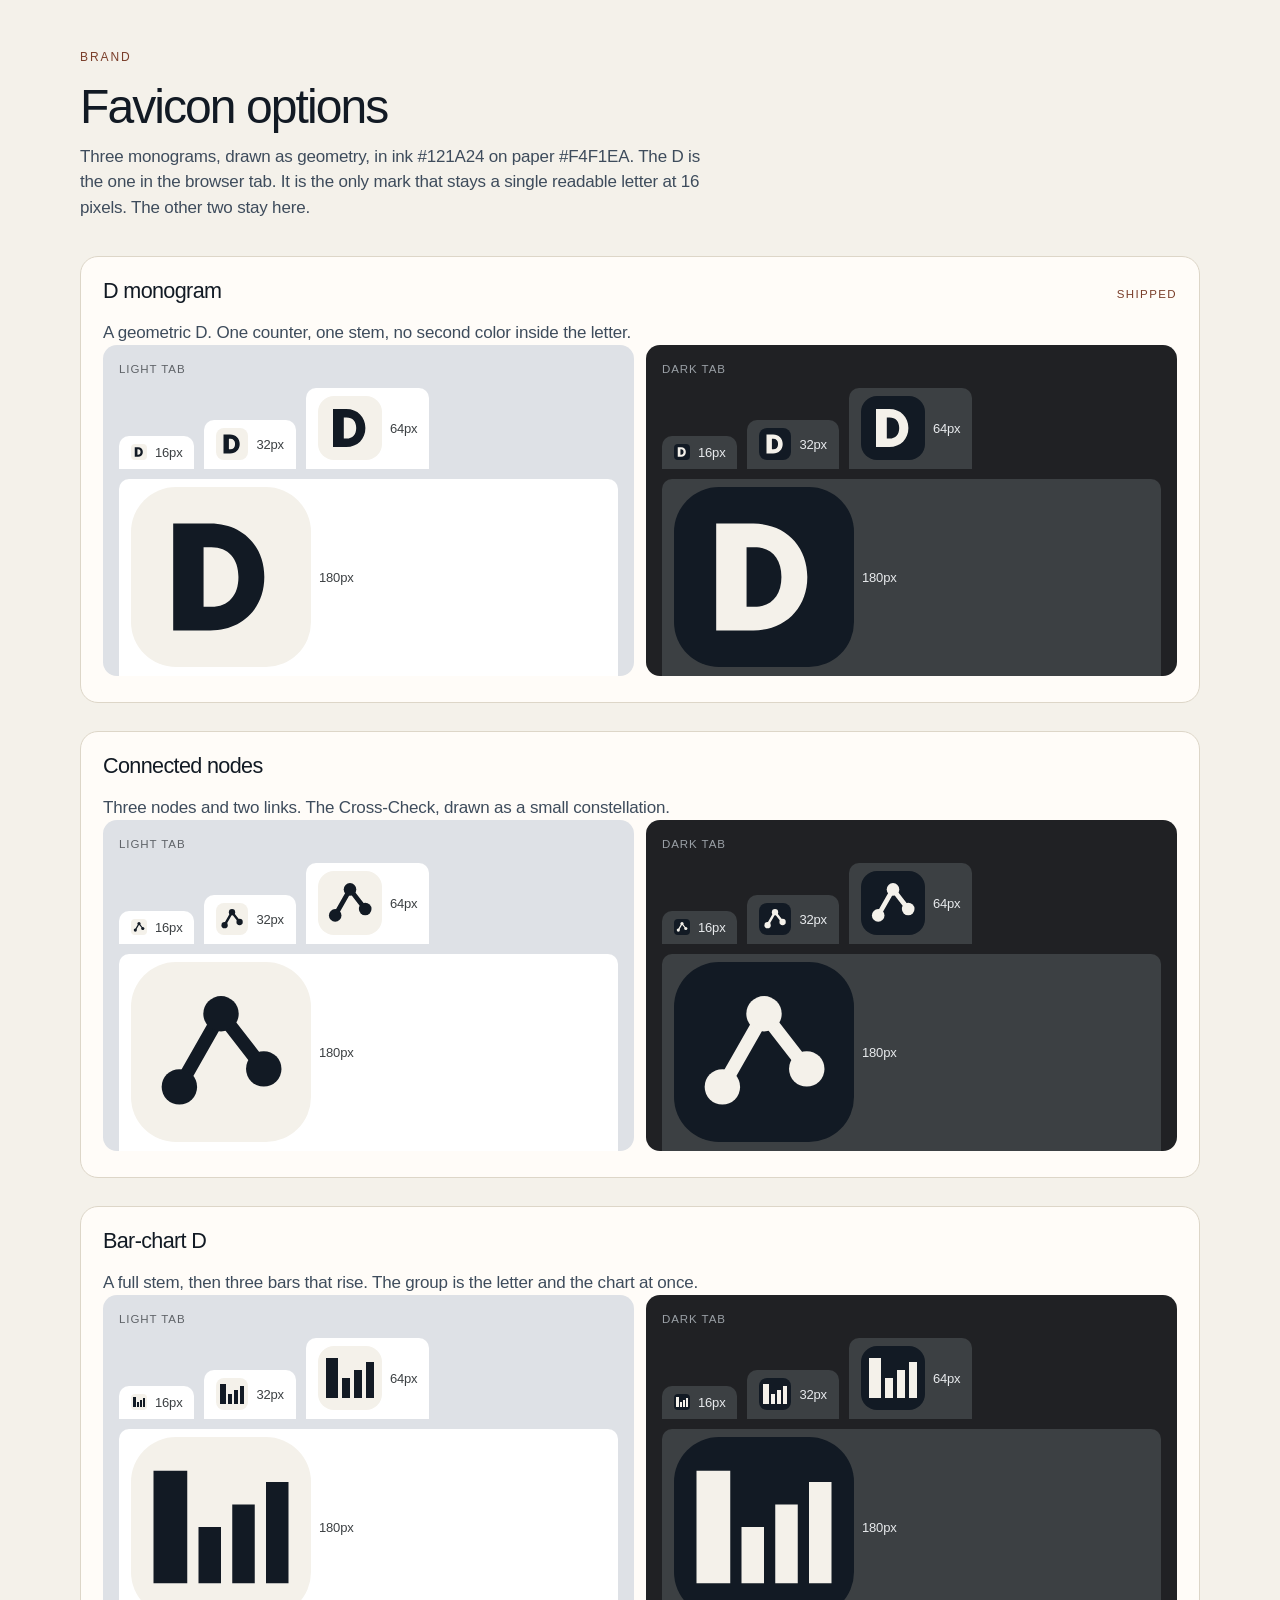
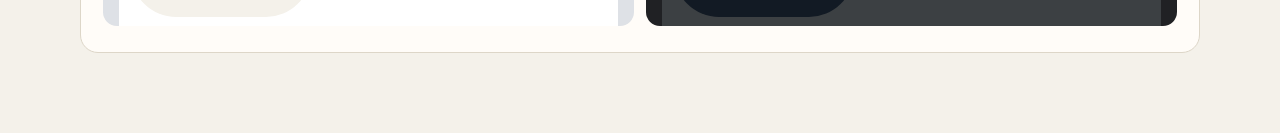
==== brand/favicon-options/index.html @ f4cf112c "Replace the database favicon with a geometric D The tab icon is a single D in ink on paper, with a d" ====
<!DOCTYPE html>
<html lang="en">
<head>
<meta charset="UTF-8">
<meta name="viewport" content="width=device-width, initial-scale=1.0">
<meta name="robots" content="noindex">
<title>Favicon options | DDH Consulting</title>
<link rel="icon" href="/favicon.ico" sizes="48x48">
<link rel="icon" href="/favicon.svg" type="image/svg+xml">
<link rel="preconnect" href="/">
<link rel="stylesheet" href="/assets/site.css">
<style>
  body { background: var(--paper); }
  .page { width: min(1120px, calc(100% - 40px)); margin: 0 auto; padding: 48px 0 80px; }
  h1 { font-size: clamp(2rem, 4vw, 3rem); letter-spacing: -0.04em; margin: 8px 0 12px; }
  .intro { max-width: 40rem; color: var(--muted); margin-bottom: 36px; }
  .options { display: flex; flex-direction: column; gap: 28px; }
  .option {
    background: var(--card);
    border: 1px solid var(--line);
    border-radius: 18px;
    padding: 22px 22px 26px;
  }
  .option header { display: flex; justify-content: space-between; gap: 16px; align-items: baseline; margin-bottom: 16px; }
  .option h2 { font-size: 1.35rem; letter-spacing: -0.03em; }
  .option p { color: var(--muted); max-width: 40rem; }
  .ship { font-size: 0.72rem; letter-spacing: 0.12em; text-transform: uppercase; color: var(--accent); font-weight: 500; }
  .mocks { display: grid; grid-template-columns: 1fr 1fr; gap: 12px; }
  .chrome { border-radius: 14px; padding: 16px 16px 0; overflow: auto; }
  .chrome.light { background: #DEE1E6; }
  .chrome.dark { background: #202124; }
  .chrome-label { font-size: 0.72rem; letter-spacing: 0.08em; text-transform: uppercase; margin-bottom: 10px; }
  .chrome.light .chrome-label { color: #5F6368; }
  .chrome.dark .chrome-label { color: #9AA0A6; }
  .tabs { display: flex; align-items: flex-end; gap: 10px; flex-wrap: wrap; }
  .tab.large { flex-basis: 100%; }
  .tab {
    display: inline-flex;
    align-items: center;
    gap: 8px;
    border-radius: 10px 10px 0 0;
    padding: 8px 12px 9px;
    font-weight: 500;
    line-height: 1;
    white-space: nowrap;
  }
  .light .tab { background: #fff; color: #3C4043; }
  .dark .tab { background: #3C4043; color: #E8EAED; }
  .tab img { display: block; }
  .tab span { font-size: 13px; }
  @media (max-width: 800px) {
    .mocks { grid-template-columns: 1fr; }
  }
  @media (prefers-color-scheme: dark) {
    body { background: #121A24; color: #F4F1EA; }
    h1, h2 { color: #F4F1EA; }
    .intro, .option p { color: #C5CBD1; }
    .option { background: #1C2836; border-color: #2C3A48; }
  }
</style>
</head>
<body>
<main class="page">
  <p class="eyebrow">Brand</p>
  <h1>Favicon options</h1>
  <p class="intro">Three monograms, drawn as geometry, in ink #121A24 on paper #F4F1EA. The D is the one in the browser tab. It is the only mark that stays a single readable letter at 16 pixels. The other two stay here.</p>
  <div class="options">
    <article class="option">
      <header>
        <h2>D monogram</h2>
        <span class="ship">Shipped</span>
      </header>
      <p>A geometric D. One counter, one stem, no second color inside the letter.</p>
      <div class="mocks" data-light="d-monogram.svg" data-dark="d-monogram-dark.svg"></div>
    </article>
    <article class="option">
      <header>
        <h2>Connected nodes</h2>
      </header>
      <p>Three nodes and two links. The Cross-Check, drawn as a small constellation.</p>
      <div class="mocks" data-light="nodes.svg" data-dark="nodes-dark.svg"></div>
    </article>
    <article class="option">
      <header>
        <h2>Bar-chart D</h2>
      </header>
      <p>A full stem, then three bars that rise. The group is the letter and the chart at once.</p>
      <div class="mocks" data-light="bars.svg" data-dark="bars-dark.svg"></div>
    </article>
  </div>
</main>
<script>
(function () {
  var sizes = [16, 32, 64, 180];
  document.querySelectorAll(".mocks").forEach(function (box) {
    ["light", "dark"].forEach(function (theme) {
      var file = box.getAttribute(theme === "light" ? "data-light" : "data-dark");
      var chrome = document.createElement("div");
      chrome.className = "chrome " + theme;
      var label = document.createElement("div");
      label.className = "chrome-label";
      label.textContent = theme === "light" ? "Light tab" : "Dark tab";
      var tabs = document.createElement("div");
      tabs.className = "tabs";
      sizes.forEach(function (size) {
        var tab = document.createElement("div");
        tab.className = size === 180 ? "tab large" : "tab";
        var img = document.createElement("img");
        img.src = file;
        img.width = size;
        img.height = size;
        img.alt = "";
        var name = document.createElement("span");
        name.textContent = size + "px";
        tab.appendChild(img);
        tab.appendChild(name);
        tabs.appendChild(tab);
      });
      chrome.appendChild(label);
      chrome.appendChild(tabs);
      box.appendChild(chrome);
    });
  });
})();
</script>
</body>
</html>
---- assets/site.css ----
/* DDH design system. 8px spacing. Motion 200–700ms. Geist Sans (OFL). */
@font-face {
  font-family: Geist;
  src: url("/fonts/geist-sans-400.woff2") format("woff2");
  font-weight: 400;
  font-style: normal;
  font-display: swap;
}
@font-face {
  font-family: Geist;
  src: url("/fonts/geist-sans-500.woff2") format("woff2");
  font-weight: 500;
  font-style: normal;
  font-display: swap;
}

:root {
  --paper: #F4F1EA;
  --paper-2: #EBE6DC;
  --card: #FFFcf8;
  --ink: #121A24;
  --ink-soft: #1C2836;
  --text: #243140;
  --muted: #3E4C5C;
  --line: #DDD6C8;
  --accent: #7A3E2A;
  --accent-soft: rgba(122, 62, 42, 0.1);
  --deep: #101820;
  --deep-2: #1A2733;
  --white: #FFFcf8;
  --s1: 8px;
  --s2: 16px;
  --s3: 24px;
  --s4: 32px;
  --s5: 48px;
  --s6: 64px;
  --s7: 96px;
  --s8: 128px;
  --header: 80px;
  --sans: Geist, Inter, "Segoe UI", sans-serif;
  --ease: cubic-bezier(0.22, 1, 0.36, 1);
  --shadow: 0 24px 60px rgba(18, 26, 36, 0.12);
  --max: 1120px;
}

*, *::before, *::after { box-sizing: border-box; margin: 0; padding: 0; }
html { scroll-behavior: smooth; }
body {
  font-family: var(--sans);
  background: var(--paper);
  color: var(--text);
  font-size: 17px;
  line-height: 1.5;
  letter-spacing: -0.011em;
  font-weight: 400;
  -webkit-font-smoothing: antialiased;
}
img, svg { display: block; max-width: 100%; }
a { color: inherit; text-decoration: none; }
button, input, select, textarea { font: inherit; color: inherit; }
ul, ol { list-style: none; }
h1, h2, h3, h4 {
  font-family: var(--sans);
  font-weight: 500;
  color: var(--ink);
  letter-spacing: -0.032em;
  line-height: 1.12;
}
h1 { letter-spacing: -0.042em; line-height: 1.04; }
.skip {
  position: absolute;
  left: var(--s2);
  top: -48px;
  background: var(--ink);
  color: var(--white);
  padding: 8px 16px;
  z-index: 200;
  border-radius: 4px;
}
.skip:focus { top: var(--s2); }
:focus-visible { outline: 2px solid var(--accent); outline-offset: 3px; }
.wrap { width: min(var(--max), calc(100% - 48px)); margin: 0 auto; }
.wrap-l { width: min(1200px, calc(100% - 48px)); margin: 0 auto; }
.eyebrow {
  font-family: var(--sans);
  font-size: 0.75rem;
  font-weight: 500;
  letter-spacing: 0.16em;
  text-transform: uppercase;
  color: var(--accent);
  margin-bottom: var(--s2);
}
.lede { font-size: 1.125rem; line-height: 1.45; letter-spacing: -0.014em; color: var(--muted); max-width: 40rem; }
.fine { font-size: 0.9375rem; color: var(--muted); }
.fine a { color: var(--ink); font-weight: 500; border-bottom: 1px solid rgba(18, 26, 36, 0.28); }
section[id] { scroll-margin-top: 96px; }

/* Motion: hidden only when JS is present */
.js .reveal {
  opacity: 0;
  transform: translateY(16px);
  transition: opacity 600ms var(--ease), transform 600ms var(--ease);
}
.js .reveal.in { opacity: 1; transform: none; }

/* Header */
.site-header {
  position: sticky;
  top: 0;
  z-index: 40;
  height: var(--header);
  display: flex;
  flex-direction: column;
  justify-content: center;
  background: rgba(244, 241, 234, 0.9);
  backdrop-filter: blur(16px);
  -webkit-backdrop-filter: blur(16px);
  border-bottom: 1px solid transparent;
  transition: height 240ms var(--ease), background 240ms var(--ease), border-color 240ms var(--ease);
}
.site-header.is-condensed {
  height: 64px;
  background: rgba(244, 241, 234, 0.96);
  border-bottom-color: var(--line);
}
.header-bar { display: flex; align-items: center; gap: var(--s3); }
.brand { display: flex; align-items: center; gap: 10px; margin-right: auto; }
.brand svg { width: 32px; height: 32px; transition: width 240ms var(--ease), height 240ms var(--ease); }
.is-condensed .brand svg { width: 26px; height: 26px; }
.brand-name { font-family: var(--sans); font-size: 1.25rem; font-weight: 500; letter-spacing: -0.03em; color: var(--ink); line-height: 1; }
.brand-sub { font-size: 0.68rem; letter-spacing: 0.18em; text-transform: uppercase; color: var(--muted); margin-left: 2px; }
.nav-links { display: flex; gap: 22px; align-items: center; }
.nav-links a { font-size: 0.9rem; font-weight: 500; color: var(--muted); transition: color 200ms var(--ease); }
.nav-links a:hover { color: var(--ink); }
.menu-btn, .menu-panel { display: none; }

.btn {
  display: inline-flex;
  align-items: center;
  justify-content: center;
  gap: 8px;
  min-height: 48px;
  padding: 0 22px;
  border-radius: 999px;
  border: 1px solid transparent;
  font-size: 0.95rem;
  font-weight: 500;
  letter-spacing: -0.014em;
  cursor: pointer;
  transition: transform 200ms var(--ease), background 200ms var(--ease), color 200ms var(--ease), border-color 200ms var(--ease), box-shadow 200ms var(--ease);
}
.btn-primary { background: var(--ink); color: var(--white); }
.btn-primary:hover { background: #000; transform: translateY(-1px); box-shadow: 0 8px 20px rgba(18, 26, 36, 0.16); }
.btn-secondary { background: transparent; color: var(--ink); border-color: #C9C1B2; }
.btn-secondary:hover { border-color: var(--ink); transform: translateY(-1px); }
.btn-light { background: var(--white); color: var(--ink); }
.btn-light:hover { transform: translateY(-1px); box-shadow: 0 8px 24px rgba(0, 0, 0, 0.16); }
.btn-ghost { background: transparent; color: var(--white); border-color: rgba(255, 252, 248, 0.35); }
.btn-ghost:hover { border-color: var(--white); transform: translateY(-1px); }
.btn-sm { min-height: 40px; padding: 0 16px; font-size: 0.875rem; }
.header-cta { white-space: nowrap; }

/* Hero */
.hero { position: relative; padding: var(--s7) 0 var(--s6); overflow: hidden; }
.hero::before {
  content: "";
  position: absolute;
  inset: -10% -5% auto;
  height: 120%;
  background:
    radial-gradient(520px 320px at 78% 18%, rgba(122, 62, 42, 0.09), transparent 70%),
    linear-gradient(to right, rgba(18, 26, 36, 0.045) 1px, transparent 1px),
    linear-gradient(to bottom, rgba(18, 26, 36, 0.045) 1px, transparent 1px);
  background-size: auto, 64px 64px, 64px 64px;
  animation: grid-drift 28s linear infinite;
  pointer-events: none;
  mask-image: linear-gradient(to bottom, #000 40%, transparent 95%);
}
@keyframes grid-drift { to { background-position: 0 0, 64px 64px, 64px 64px; } }
.hero-grid {
  position: relative;
  display: grid;
  grid-template-columns: minmax(0, 1.05fr) minmax(0, 0.95fr);
  gap: var(--s6);
  align-items: center;
}
.hero h1 { font-size: clamp(1.7rem, 2.7vw, 3.15rem); max-width: 14em; margin-bottom: var(--s2); }
.pain {
  font-size: 1.125rem;
  font-weight: 500;
  letter-spacing: -0.02em;
  color: var(--accent);
  max-width: 28rem;
  margin-bottom: var(--s3);
}
.hero .lede { margin-bottom: var(--s4); }
.position {
  font-size: clamp(1.35rem, 2vw, 1.7rem);
  font-weight: 500;
  letter-spacing: -0.03em;
  color: var(--ink);
  max-width: 22em;
  margin-top: var(--s3);
}
.cta-row { display: flex; flex-wrap: wrap; gap: 12px; margin-bottom: var(--s2); }
.hero .fine { margin-top: var(--s1); }

.board {
  background: var(--card);
  border: 1px solid var(--line);
  border-radius: 18px;
  box-shadow: var(--shadow);
  padding: 20px 20px 16px;
  position: relative;
}
.board::before {
  content: "";
  position: absolute;
  left: 18px; right: 18px; top: 0;
  height: 3px;
  border-radius: 0 0 3px 3px;
  background: linear-gradient(90deg, var(--accent), #C4784A);
  transform: scaleX(0);
  transform-origin: left;
}
.board.in::before { animation: draw-x 600ms var(--ease) 80ms forwards; }
@keyframes draw-x { to { transform: scaleX(1); } }
.board-top { display: flex; justify-content: space-between; align-items: center; margin-bottom: 18px; }
.pill {
  font-size: 0.7rem;
  font-weight: 500;
  letter-spacing: 0.14em;
  text-transform: uppercase;
  color: var(--accent);
  background: var(--accent-soft);
  border-radius: 999px;
  padding: 5px 10px;
}
.board-top span:last-child { font-size: 0.8rem; color: var(--muted); }
.kpis { display: grid; grid-template-columns: repeat(3, 1fr); gap: 10px; margin-bottom: 16px; }
.kpi { background: var(--paper); border-radius: 12px; padding: 12px 12px 10px; }
.kpi span { display: block; font-size: 0.72rem; letter-spacing: 0.08em; text-transform: uppercase; color: var(--muted); font-weight: 500; margin-bottom: 6px; }
.kpi strong, .score-num, .stream-no, .index-num, .month-card span { letter-spacing: -0.04em; }
.kpi strong { font-family: var(--sans); font-size: 1.85rem; font-weight: 500; color: var(--ink); letter-spacing: -0.045em; line-height: 1; font-variant-numeric: lining-nums tabular-nums; }
.spark { width: 100%; height: 72px; margin-bottom: 8px; }
.spark path {
  fill: none;
  stroke: var(--accent);
  stroke-width: 2.25;
  stroke-linecap: round;
  stroke-linejoin: round;
  stroke-dasharray: 100;
  stroke-dashoffset: 100;
}
.board.in .spark path { animation: draw 700ms var(--ease) 160ms forwards; }
@keyframes draw { to { stroke-dashoffset: 0; } }
.spark .area { fill: rgba(122, 62, 42, 0.08); stroke: none; stroke-dasharray: none; opacity: 0; }
.board.in .spark .area { animation: fade-in 600ms var(--ease) 400ms forwards; }
@keyframes fade-in { to { opacity: 1; } }
.bars { display: grid; grid-template-columns: repeat(4, 1fr); gap: 12px; align-items: end; height: 92px; padding-top: 8px; }
.bar { display: flex; flex-direction: column; justify-content: flex-end; align-items: center; height: 100%; gap: 6px; }
.bar i {
  display: block;
  width: 100%;
  height: var(--h);
  border-radius: 5px 5px 2px 2px;
  background: linear-gradient(180deg, #2A4158, var(--ink));
  transform: scaleY(0);
  transform-origin: bottom;
}
.board.in .bar i { animation: rise 640ms var(--ease) forwards; }
.board.in .bar:nth-child(2) i { animation-delay: 80ms; }
.board.in .bar:nth-child(3) i { animation-delay: 160ms; }
.board.in .bar:nth-child(4) i { animation-delay: 240ms; }
@keyframes rise { to { transform: scaleY(1); } }
.bar em { font-style: normal; font-size: 0.72rem; color: var(--muted); font-weight: 500; }
.sources { display: grid; grid-template-columns: repeat(4, 1fr); gap: 8px; margin-bottom: 14px; }
.source {
  background: var(--paper);
  border-radius: 10px;
  padding: 10px 8px;
  text-align: center;
  font-size: 0.72rem;
  font-weight: 500;
  letter-spacing: 0.04em;
  text-transform: uppercase;
  color: var(--ink);
}
.source i {
  display: block;
  width: 6px; height: 6px;
  margin: 0 auto 6px;
  border-radius: 50%;
  background: var(--accent);
}
.alert-card {
  display: flex;
  gap: 12px;
  align-items: flex-start;
  margin-top: 8px;
  padding: 12px;
  border-radius: 12px;
  background: var(--paper);
  border: 1px solid var(--line);
  opacity: 0;
}
.board.in .alert-card { animation: fade-in 500ms var(--ease) 280ms forwards; }
.alert-dot {
  width: 8px; height: 8px; border-radius: 50%;
  background: var(--accent);
  margin-top: 6px;
  flex-shrink: 0;
}
.alert-card strong { display: block; font-size: 0.85rem; font-weight: 500; letter-spacing: -0.01em; color: var(--ink); }
.alert-card p { font-size: 0.82rem; color: var(--muted); line-height: 1.4; }
.board-caption { margin-top: 12px; font-size: 0.8rem; color: var(--muted); }
@media (max-width: 780px) {
  .sources { grid-template-columns: 1fr 1fr; }
}

/* Clients */
.section { padding: var(--s7) 0; }
.section-head { max-width: 40rem; margin-bottom: var(--s5); }
.section-head h2 { font-size: clamp(2rem, 3.4vw, 3.15rem); margin-bottom: var(--s2); }
.index-list { border-top: 1px solid var(--line); }
.index-list li {
  display: grid;
  grid-template-columns: 72px 1fr;
  gap: var(--s3);
  padding: var(--s3) 0;
  border-bottom: 1px solid var(--line);
  transition: background 200ms var(--ease);
}
.index-list li:hover { background: rgba(255, 252, 248, 0.7); }
.index-num { font-family: var(--sans); font-size: 1.35rem; color: var(--accent); font-weight: 500; padding-top: 2px; }
.index-list h3 { font-family: var(--sans); font-size: 1.2rem; font-weight: 500; letter-spacing: -0.02em; margin-bottom: 6px; }
.index-list p { color: var(--muted); max-width: 46rem; }
.sit-with { margin-top: var(--s4); display: flex; flex-wrap: wrap; gap: 8px; align-items: center; }
.sit-with strong { font-size: 0.75rem; letter-spacing: 0.14em; text-transform: uppercase; color: var(--accent); margin-right: 8px; }
.chip { font-size: 0.875rem; background: var(--card); border: 1px solid var(--line); border-radius: 999px; padding: 6px 12px; color: var(--text); }

/* Problems */
.band { background: var(--deep); color: rgba(255, 252, 248, 0.78); }
.band h2, .band h3 { color: var(--white); }
.band .eyebrow { color: #E0B08A; }
.split { display: grid; grid-template-columns: 0.8fr 1.2fr; gap: var(--s6); align-items: start; }
.sticky-copy { position: sticky; top: 112px; }
.sticky-copy h2 { font-size: clamp(2rem, 3.2vw, 2.9rem); margin-bottom: var(--s2); }
.sticky-copy p { color: rgba(255, 252, 248, 0.72); max-width: 28rem; }
.issue { display: grid; grid-template-columns: 44px 1fr; gap: var(--s2); padding: 22px 0; border-top: 1px solid rgba(255, 252, 248, 0.12); }
.issue:last-child { border-bottom: 1px solid rgba(255, 252, 248, 0.12); }
.issue h3 { font-family: var(--sans); font-size: 1.05rem; font-weight: 500; letter-spacing: -0.015em; margin-bottom: 6px; }
.issue p { color: rgba(255, 252, 248, 0.72); font-size: 0.98rem; }
.icon-bubble {
  width: 44px; height: 44px; border-radius: 12px;
  display: grid; place-items: center;
  background: var(--accent-soft);
  color: var(--accent);
}
.band .icon-bubble { background: rgba(224, 176, 138, 0.12); color: #E0B08A; }
.icon-bubble svg { width: 22px; height: 22px; }

/* Retainer */
.month-grid { display: grid; grid-template-columns: repeat(4, 1fr); gap: 12px; margin-top: var(--s5); }
.month-card {
  background: var(--card);
  border: 1px solid var(--line);
  border-radius: 16px;
  padding: 22px 18px 20px;
  min-height: 180px;
  transition: transform 240ms var(--ease), border-color 240ms var(--ease), box-shadow 240ms var(--ease);
}
.month-card:hover { transform: translateY(-3px); border-color: #C9B8A4; box-shadow: 0 12px 28px rgba(18, 26, 36, 0.06); }
.month-card span { font-family: var(--sans); color: var(--accent); font-size: 1.1rem; display: block; margin-bottom: 12px; }
.month-card h3 { font-family: var(--sans); font-size: 1.05rem; font-weight: 500; letter-spacing: -0.02em; margin-bottom: 8px; }
.month-card p { color: var(--muted); font-size: 0.95rem; }
.aside-note {
  margin-top: var(--s5);
  display: grid;
  grid-template-columns: 1.3fr 0.7fr;
  gap: var(--s4);
  align-items: center;
  background: var(--ink);
  color: rgba(255, 252, 248, 0.78);
  border-radius: 18px;
  padding: var(--s4);
}
.aside-note h3 { font-family: var(--sans); color: var(--white); font-size: 1.8rem; margin-bottom: 8px; }
.aside-note ul { margin-top: 12px; }
.aside-note li { padding: 7px 0 7px 14px; position: relative; border-top: 1px solid rgba(255, 252, 248, 0.1); font-size: 0.95rem; }
.aside-note li::before { content: ""; position: absolute; left: 0; top: 16px; width: 5px; height: 5px; border-radius: 50%; background: #E0B08A; }

/* Practice / workstreams */
.streams { display: flex; flex-direction: column; }
.stream {
  display: grid;
  grid-template-columns: 88px 1.4fr 0.8fr;
  gap: var(--s4);
  padding: var(--s4) 0;
  border-top: 1px solid var(--line);
  align-items: start;
}
.stream:last-child { border-bottom: 1px solid var(--line); }
.stream-no { font-family: var(--sans); font-size: 1.8rem; color: var(--accent); font-weight: 500; }
.stream h3 { font-size: clamp(1.6rem, 2.4vw, 2.1rem); margin: 6px 0 10px; }
.stream .eyebrow { margin-bottom: 0; }
.stream p { color: var(--muted); }
.stream-note {
  background: var(--card);
  border-radius: 14px;
  padding: 18px 18px;
  color: var(--text);
  border: 1px solid var(--line);
  font-size: 0.95rem;
}
.stream-note strong { display: block; font-size: 0.72rem; letter-spacing: 0.12em; text-transform: uppercase; color: var(--accent); margin-bottom: 6px; }

.process-grid { display: grid; grid-template-columns: minmax(0, 0.85fr) minmax(0, 1.15fr); gap: var(--s6); align-items: start; }
/* Timeline */
.timeline { position: relative; margin-top: var(--s4); padding-left: 8px; }
.timeline::before {
  content: "";
  position: absolute;
  left: 19px;
  top: 8px;
  bottom: 8px;
  width: 1px;
  background: var(--line);
  transform: scaleY(0);
  transform-origin: top;
  transition: transform 700ms var(--ease);
}
.timeline.in::before { transform: scaleY(1); }
.step-row { display: grid; grid-template-columns: 40px 1fr; gap: var(--s3); padding: 8px 0 28px; position: relative; }
.node {
  width: 24px; height: 24px; margin-left: 8px; margin-top: 4px;
  border-radius: 50%;
  border: 1.5px solid var(--accent);
  background: var(--paper);
  position: relative;
  z-index: 1;
}
.step-row.is-key .node { background: var(--accent); }
.step-row h3 { font-family: var(--sans); font-size: 1.25rem; font-weight: 500; letter-spacing: -0.02em; }
.step-meta { font-size: 0.8rem; letter-spacing: 0.08em; text-transform: uppercase; color: var(--accent); font-weight: 500; margin: 4px 0 8px; }
.step-row p { color: var(--muted); max-width: 40rem; }

/* Expertise */
.expert-grid { display: grid; grid-template-columns: 1fr 1fr; gap: 14px; }
.expert {
  background: var(--card);
  border: 1px solid var(--line);
  border-radius: 16px;
  padding: 24px 22px;
  transition: transform 240ms var(--ease), border-color 240ms var(--ease);
}
.expert:hover { transform: translateY(-3px); border-color: #C9B8A4; }
.expert h3 { font-family: var(--sans); font-size: 1.1rem; font-weight: 500; letter-spacing: -0.02em; margin: 12px 0 8px; }
.expert p { color: var(--muted); font-size: 0.98rem; }

/* Proof */
.proof {
  display: grid;
  grid-template-columns: 0.9fr 1.1fr;
  gap: var(--s6);
  align-items: start;
}
.case {
  background: var(--card);
  border: 1px solid var(--line);
  border-radius: 18px;
  padding: 28px 26px;
}
.case h3 { font-size: 1.7rem; margin: 8px 0 12px; }
.case li { padding: 10px 0; border-top: 1px solid var(--line); color: var(--muted); }
.case li:last-child { border-bottom: 1px solid var(--line); }
.case .note { margin-top: 14px; color: var(--muted); }

/* Trust */
.trust-grid { display: grid; grid-template-columns: repeat(3, 1fr); gap: 16px; }
.trust-card { padding: 8px 8px 0 0; }
.trust-card h3 { font-family: var(--sans); font-size: 1.15rem; font-weight: 500; letter-spacing: -0.02em; margin: 14px 0 8px; }
.trust-card p { color: var(--muted); }

/* Founder */
.founder { display: grid; grid-template-columns: 1fr 1fr; gap: var(--s6); }
.founder h2 { font-size: clamp(2rem, 3vw, 2.8rem); margin-bottom: var(--s2); }
.practice li { padding: 12px 0; border-top: 1px solid var(--line); color: var(--muted); }
.practice li:last-child { border-bottom: 1px solid var(--line); }
.practice strong { color: var(--ink); font-weight: 500; }

/* Compare */
.compare { margin-top: var(--s6); }
.compare h3 { font-size: 1.6rem; margin-bottom: var(--s3); }
.compare-row {
  display: grid;
  grid-template-columns: 200px 1fr 1fr 1.2fr;
  gap: 16px;
  padding: 16px 0;
  border-top: 1px solid var(--line);
  color: var(--muted);
  font-size: 0.95rem;
}
.compare-row strong { color: var(--ink); }
.compare-row.us { background: var(--accent-soft); margin: 0 -16px; padding: 16px; border-radius: 12px; border-top: 0; }
.compare-head { font-size: 0.72rem; letter-spacing: 0.12em; text-transform: uppercase; color: var(--muted); font-weight: 500; }

/* Four packages, one system */
.method { margin-top: var(--s4); }
.method-grid {
  display: grid;
  grid-template-columns: repeat(4, 1fr);
  gap: 14px;
  position: relative;
  padding-top: 8px;
}
.method-grid::before,
.method-grid::after {
  content: "";
  position: absolute;
  top: 17px;
  left: 8%;
  width: 84%;
  height: 2px;
  border-radius: 2px;
  pointer-events: none;
  z-index: 1;
}
.method-grid::before { background: var(--line); }
.method-grid::after {
  background: var(--accent);
  transform-origin: left center;
  transform: scaleX(1);
}
.js .method:not(.in) .method-grid::after { transform: scaleX(0); }
.js .method.in .method-grid::after { animation: rail 900ms var(--ease) forwards; }
@keyframes rail { from { transform: scaleX(0); } to { transform: scaleX(1); } }
.method-card {
  position: relative;
  z-index: 1;
  display: flex;
  flex-direction: column;
  min-height: 100%;
  background: transparent;
}
.method-body {
  background: var(--card);
  border: 1px solid var(--line);
  border-radius: 16px;
  padding: 18px 16px 20px;
  flex: 1;
  display: flex;
  flex-direction: column;
}
.method-fee {
  margin-top: auto;
  padding-top: 16px;
  font-size: 0.85rem;
  font-weight: 500;
  letter-spacing: -0.01em;
  color: var(--accent);
}
.run-note { margin-top: var(--s4); max-width: 42rem; color: var(--text); }
.method-node {
  width: 36px;
  height: 36px;
  border-radius: 50%;
  display: grid;
  place-items: center;
  background: var(--paper);
  border: 1.5px solid var(--accent);
  color: var(--accent);
  font-size: 0.8rem;
  font-weight: 500;
  margin: 0 auto 18px;
  position: relative;
  z-index: 2;
}
.method-card h3 { font-family: var(--sans); font-size: 1.15rem; font-weight: 500; letter-spacing: -0.02em; margin-bottom: 8px; }
.method-card p { color: var(--muted); font-size: 0.95rem; }
.method-card .method-stop { margin-top: 12px; color: var(--ink); font-weight: 500; }
.method-card .method-fee { color: var(--accent); font-size: 0.85rem; }
.method-card .eyebrow { margin-bottom: 8px; }

.fit-grid { display: grid; grid-template-columns: 1fr 1fr; gap: 16px; }
.fit-col {
  background: var(--card);
  border: 1px solid var(--line);
  border-radius: 18px;
  padding: 28px 26px;
}
.fit-col h3 { font-family: var(--sans); font-size: 1.35rem; font-weight: 500; letter-spacing: -0.02em; margin-bottom: 14px; }
.fit-col li { padding: 12px 0 12px 18px; border-top: 1px solid var(--line); color: var(--muted); position: relative; }
.fit-col li:last-child { border-bottom: 1px solid var(--line); }
.fit-col li::before { content: ""; position: absolute; left: 0; top: 20px; width: 6px; height: 6px; border-radius: 50%; background: var(--accent); }
.fit-col.out { background: transparent; }
.fit-col.out li::before { background: var(--muted); }

.proof-list li { padding: 12px 0; border-top: 1px solid var(--line); color: var(--muted); }
.proof-list li:last-child { border-bottom: 1px solid var(--line); }
.proof-list strong { color: var(--ink); font-weight: 500; }
.sample { margin: 0; }
.sample .board { box-shadow: var(--shadow); }
.score-rows { display: flex; flex-direction: column; gap: 8px; margin-bottom: 12px; }
.score-row-line {
  display: flex;
  justify-content: space-between;
  gap: 12px;
  align-items: center;
  background: var(--paper);
  border-radius: 10px;
  padding: 10px 12px;
  font-size: 0.9rem;
}
.score-row-line span { color: var(--muted); }
.tag {
  font-size: 0.72rem;
  font-weight: 500;
  letter-spacing: 0.08em;
  text-transform: uppercase;
  border-radius: 999px;
  padding: 3px 8px;
  background: var(--accent-soft);
  color: var(--accent);
  white-space: nowrap;
}
.tag.ok { background: rgba(30, 92, 68, 0.12); color: #1E5C44; }
.checks { display: flex; flex-direction: column; gap: 8px; }
.check-opt {
  display: flex;
  align-items: center;
  gap: 10px;
  min-height: 48px;
  padding: 10px 12px;
  background: var(--card);
  border: 1px solid var(--line);
  border-radius: 10px;
}
.check-opt input { width: 18px; height: 18px; accent-color: var(--ink); }
.promise {
  background: var(--deep);
  color: rgba(255, 252, 248, 0.78);
  border-radius: 18px;
  padding: 22px 22px 8px;
  margin: var(--s4) 0;
  overflow: visible;
}
.promise p { padding-bottom: 14px; }
.promise strong { color: var(--white); font-weight: 500; }

/* FAQ */
.faq-item { border-top: 1px solid var(--line); }
.faq-item:last-child { border-bottom: 1px solid var(--line); }
.faq-q {
  width: 100%;
  text-align: left;
  background: none;
  border: 0;
  padding: 20px 0;
  display: flex;
  justify-content: space-between;
  gap: 24px;
  cursor: pointer;
  font-weight: 500;
  color: var(--ink);
  font-size: 1.05rem;
}
.faq-q span { color: var(--accent); font-weight: 400; font-size: 1.4rem; line-height: 1; transition: transform 240ms var(--ease); }
.faq-item.open .faq-q span { transform: rotate(45deg); }
.faq-a { display: grid; grid-template-rows: 0fr; transition: grid-template-rows 420ms var(--ease); }
.faq-item.open .faq-a { grid-template-rows: 1fr; }
.faq-a > div { overflow: hidden; color: var(--muted); }
.faq-item.open .faq-a > div { padding-bottom: 20px; }

/* CTA band */
.cta-band { background: var(--deep); color: rgba(255, 252, 248, 0.78); padding: var(--s7) 0; text-align: left; }
.cta-band h2 { color: var(--white); font-size: clamp(2.2rem, 4vw, 3.4rem); max-width: 16ch; margin-bottom: var(--s2); }
.cta-band .lede { color: rgba(255, 252, 248, 0.72); margin-bottom: var(--s4); }

/* Contact */
.contact-grid { display: grid; grid-template-columns: 0.8fr 1.2fr; gap: var(--s6); align-items: start; }
.form-grid { display: grid; grid-template-columns: 1fr 1fr; gap: 14px; }
.field { display: flex; flex-direction: column; gap: 6px; }
.field.full { grid-column: 1 / -1; }
.field label { font-size: 0.72rem; font-weight: 500; letter-spacing: 0.1em; text-transform: uppercase; color: var(--ink); }
.field input, .field select, .field textarea {
  background: var(--card);
  border: 1px solid var(--line);
  border-radius: 10px;
  padding: 12px 14px;
  min-height: 48px;
  outline: none;
  transition: border-color 200ms var(--ease), box-shadow 200ms var(--ease);
}
.field textarea { min-height: 120px; resize: vertical; }
.field input:focus, .field select:focus, .field textarea:focus { border-color: var(--ink); box-shadow: 0 0 0 3px rgba(18, 26, 36, 0.08); }
.form-actions { margin-top: var(--s2); }
.form-actions .btn { width: 100%; }
.form-note { margin-top: 10px; font-size: 0.85rem; color: var(--muted); }
.form-note a { border-bottom: 1px solid currentColor; }
.form-success { display: none; padding: var(--s4) 0; }
.form-success h3 { font-size: 2rem; margin-bottom: 8px; }
.form-success .btn { margin-top: 18px; }
fieldset.field { border: 0; padding: 0; margin: 0; }
.field legend {
  font-size: 0.72rem;
  font-weight: 500;
  letter-spacing: 0.1em;
  text-transform: uppercase;
  color: var(--ink);
  margin-bottom: 8px;
}
.yesno { display: grid; grid-template-columns: 1fr 1fr; gap: 8px; }

/* Footer */
footer { background: var(--deep); color: rgba(255, 252, 248, 0.66); padding: var(--s6) 0 var(--s3); }
.footer-grid { display: grid; grid-template-columns: 1.4fr 1fr 1fr; gap: var(--s4); padding-bottom: var(--s4); border-bottom: 1px solid rgba(255, 252, 248, 0.1); }
footer h2, footer .brand-name { color: var(--white); }
footer a { color: #D5DADF; transition: color 200ms var(--ease); }
footer a:hover { color: #E0B08A; }
.footer-col h3 { font-family: var(--sans); font-size: 0.72rem; letter-spacing: 0.14em; text-transform: uppercase; color: rgba(255, 252, 248, 0.9); font-weight: 500; margin-bottom: 12px; }
.footer-col li { margin-bottom: 8px; }
.footer-base { display: flex; justify-content: space-between; gap: 12px; flex-wrap: wrap; padding-top: var(--s3); font-size: 0.8rem; color: #C5CBD1; }

/* Checkup */
.check-main { width: min(760px, calc(100% - 40px)); margin: 0 auto; padding: var(--s6) 0 var(--s7); }
.check-main h1 { font-size: clamp(2.2rem, 4vw, 3.3rem); margin-bottom: var(--s2); }
.progress-track { height: 3px; background: var(--line); border-radius: 3px; overflow: hidden; margin: var(--s3) 0 8px; }
.progress-bar { height: 100%; width: 0; background: var(--accent); transition: width 420ms var(--ease); }
.progress-label { font-size: 0.85rem; color: var(--muted); margin-bottom: var(--s3); }
.q-card {
  background: var(--card);
  border: 1px solid var(--line);
  border-radius: 18px;
  padding: 28px 26px;
  min-height: 240px;
}
.q-card.enter { animation: step-in 420ms var(--ease); }
@keyframes step-in {
  from { opacity: 0; transform: translateY(12px); }
  to { opacity: 1; transform: none; }
}
.q-kicker { font-family: var(--sans); color: var(--accent); font-size: 1.1rem; margin-bottom: 10px; }
.q-card h2 { font-family: var(--sans); font-size: 1.3rem; font-weight: 500; letter-spacing: -0.02em; line-height: 1.35; }
.q-hint { color: var(--muted); margin-top: 8px; font-size: 0.95rem; }
.choice-row { display: flex; gap: 10px; margin-top: 22px; }
.choice {
  min-width: 96px;
  min-height: 48px;
  border-radius: 999px;
  border: 1px solid var(--line);
  background: var(--card);
  cursor: pointer;
  font-weight: 500;
  transition: background 200ms var(--ease), color 200ms var(--ease), border-color 200ms var(--ease), transform 200ms var(--ease);
}
.choice:hover { border-color: var(--ink); transform: translateY(-1px); }
.choice[aria-pressed="true"] { background: var(--ink); color: var(--white); border-color: var(--ink); }
.check-nav { display: flex; justify-content: space-between; align-items: center; margin-top: var(--s3); }
.linkish { background: none; border: 0; color: var(--muted); cursor: pointer; font-weight: 500; padding: 8px 0; }
.linkish:hover { color: var(--ink); }
.linkish:disabled { opacity: 0.35; cursor: default; }
.score-card, .gap, .send-card {
  background: var(--card);
  border: 1px solid var(--line);
  border-radius: 16px;
  padding: 22px;
  margin-bottom: 12px;
}
.score-num { font-family: var(--sans); font-size: 3.4rem; line-height: 1; color: var(--ink); font-variant-numeric: lining-nums; }
.score-num span { font-size: 1.2rem; color: var(--muted); }
.score-row { display: flex; gap: 20px; align-items: center; }
.badge { display: inline-block; font-size: 0.72rem; font-weight: 500; letter-spacing: 0.12em; text-transform: uppercase; padding: 4px 10px; border-radius: 999px; margin-bottom: 6px; }
.badge.good { background: rgba(30, 92, 68, 0.12); color: #1E5C44; }
.badge.warn { background: var(--accent-soft); color: var(--accent); }
.badge.risk { background: rgba(140, 48, 40, 0.1); color: #8C3028; }
.gap { border-left: 3px solid var(--accent); }
.gap h3 { font-family: var(--sans); font-size: 1rem; font-weight: 500; letter-spacing: 0; margin-bottom: 4px; }
.gap p, .score-card p { color: var(--muted); }
.next-panel { background: var(--deep); color: rgba(255, 252, 248, 0.78); border-radius: 18px; padding: 28px 26px; margin: 18px 0; }
.next-panel h2 { color: var(--white); font-size: 1.8rem; margin-bottom: 8px; }
.next-panel p { margin-bottom: 16px; }
.next-panel .fine a { color: var(--white); border-bottom-color: rgba(255, 252, 248, 0.4); }
.send-card h2 { font-size: 1.45rem; margin-bottom: 6px; }
.send-card .form-grid { margin-top: 14px; }
#results { display: none; }
#results.show { display: block; animation: step-in 500ms var(--ease); }

@media (max-width: 980px) {
  .hero-grid, .split, .aside-note, .proof, .founder, .contact-grid, .expert-grid, .process-grid, .fit-grid { grid-template-columns: 1fr; }
  .method-grid { grid-template-columns: 1fr; gap: 22px; }
  .method-card { display: grid; grid-template-columns: 44px 1fr; column-gap: 14px; align-items: start; }
  .method-node { margin: 2px 0 0; }
  .method-grid::before,
  .method-grid::after {
    top: 10px;
    bottom: 10px;
    left: 17px;
    width: 2px;
    height: auto;
    transform-origin: center top;
  }
  .method-grid::after { transform: scaleY(1); }
  .js .method:not(.in) .method-grid::after { transform: scaleY(0); }
  .js .method.in .method-grid::after { animation: rail-y 900ms var(--ease) forwards; }
  .stream { grid-template-columns: 56px 1fr; }
  .stream-note { grid-column: 2; }
  .month-grid, .trust-grid { grid-template-columns: 1fr 1fr; }
  .sticky-copy { position: static; }
  .hero h1 { max-width: none; }
  .compare-row { grid-template-columns: 1fr 1fr; }
  .compare-row strong { grid-column: 1 / -1; }
  .compare-head { display: none; }
}
@media (max-width: 780px) {
  .wrap, .wrap-l { width: min(100% - 32px, var(--max)); }
  .nav-links { display: none; }
  .brand-sub { display: none; }
  .menu-btn {
    display: inline-flex;
    align-items: center;
    min-height: 40px;
    padding: 0 14px;
    border-radius: 999px;
    border: 1px solid #C9C1B2;
    background: transparent;
    font-weight: 500;
    cursor: pointer;
  }
  .menu-panel {
    display: flex;
    flex-direction: column;
    gap: 4px;
    background: var(--paper);
    border-top: 1px solid var(--line);
    padding: 8px 16px 16px;
  }
  .menu-panel[hidden] { display: none; }
  .menu-panel a { padding: 12px 4px; font-weight: 500; border-bottom: 1px solid var(--line); }
  .month-grid, .trust-grid, .form-grid, .kpis, .method-grid { grid-template-columns: 1fr; }
  .footer-grid { grid-template-columns: 1fr; }
  .hero { padding-top: var(--s5); }
  .section { padding: var(--s6) 0; }
  .index-list li { grid-template-columns: 48px 1fr; }
  .choice-row { flex-wrap: wrap; }
}

@media (prefers-reduced-motion: reduce) {
  html { scroll-behavior: auto; }
  *, *::before, *::after {
    animation: none !important;
    transition: none !important;
  }
  .js .reveal { opacity: 1; transform: none; }
  .bar i, .board::before, .spark path { transform: none; stroke-dashoffset: 0; }
  .alert-card { opacity: 1; }
  .spark .area { opacity: 1; }
  .timeline::before, .method-grid::before, .method-grid::after { transform: none; }
}
@keyframes rail-y { from { transform: scaleY(0); } to { transform: scaleY(1); } }
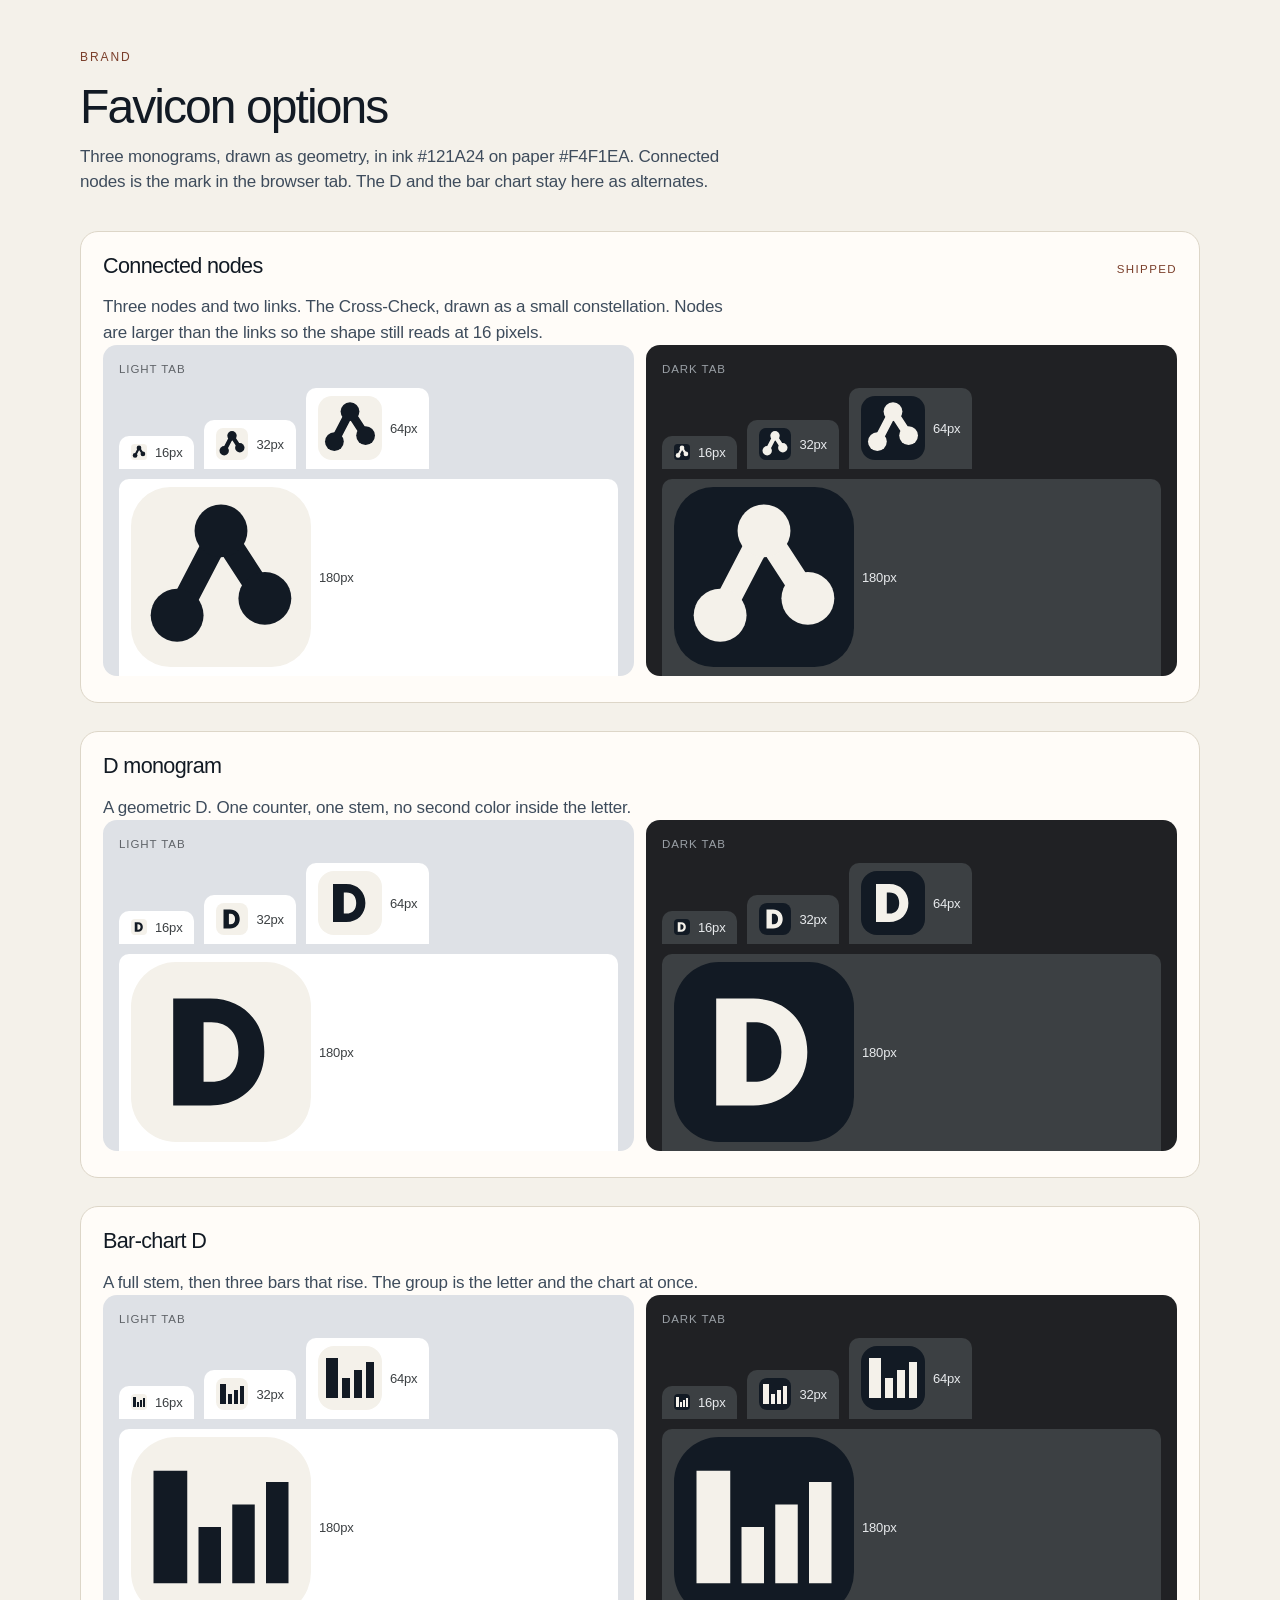
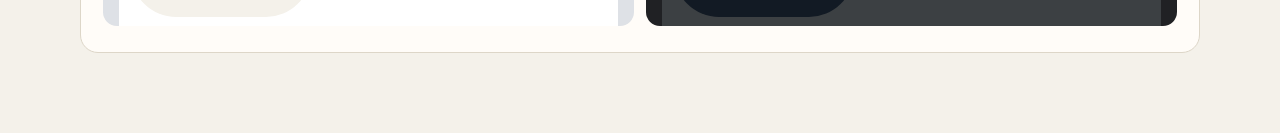
==== commit 39a2949d: "Ship the connected nodes mark as the favicon The tab icon, touch icons, manifest images, mask icon, " ====
--- a/brand/favicon-options/index.html
+++ b/brand/favicon-options/index.html
@@ -5,8 +5,8 @@
 <meta name="viewport" content="width=device-width, initial-scale=1.0">
 <meta name="robots" content="noindex">
 <title>Favicon options | DDH Consulting</title>
-<link rel="icon" href="/favicon.ico" sizes="48x48">
-<link rel="icon" href="/favicon.svg" type="image/svg+xml">
+<link rel="icon" href="/favicon.ico?v=4" sizes="48x48">
+<link rel="icon" href="/favicon.svg?v=4" type="image/svg+xml">
 <link rel="preconnect" href="/">
 <link rel="stylesheet" href="/assets/site.css">
 <style>
@@ -63,22 +63,22 @@
 <main class="page">
   <p class="eyebrow">Brand</p>
   <h1>Favicon options</h1>
-  <p class="intro">Three monograms, drawn as geometry, in ink #121A24 on paper #F4F1EA. The D is the one in the browser tab. It is the only mark that stays a single readable letter at 16 pixels. The other two stay here.</p>
+  <p class="intro">Three monograms, drawn as geometry, in ink #121A24 on paper #F4F1EA. Connected nodes is the mark in the browser tab. The D and the bar chart stay here as alternates.</p>
   <div class="options">
     <article class="option">
       <header>
+        <h2>Connected nodes</h2>
+        <span class="ship">Shipped</span>
+      </header>
+      <p>Three nodes and two links. The Cross-Check, drawn as a small constellation. Nodes are larger than the links so the shape still reads at 16 pixels.</p>
+      <div class="mocks" data-light="nodes.svg" data-dark="nodes-dark.svg"></div>
+    </article>
+    <article class="option">
+      <header>
         <h2>D monogram</h2>
-        <span class="ship">Shipped</span>
       </header>
       <p>A geometric D. One counter, one stem, no second color inside the letter.</p>
       <div class="mocks" data-light="d-monogram.svg" data-dark="d-monogram-dark.svg"></div>
-    </article>
-    <article class="option">
-      <header>
-        <h2>Connected nodes</h2>
-      </header>
-      <p>Three nodes and two links. The Cross-Check, drawn as a small constellation.</p>
-      <div class="mocks" data-light="nodes.svg" data-dark="nodes-dark.svg"></div>
     </article>
     <article class="option">
       <header>
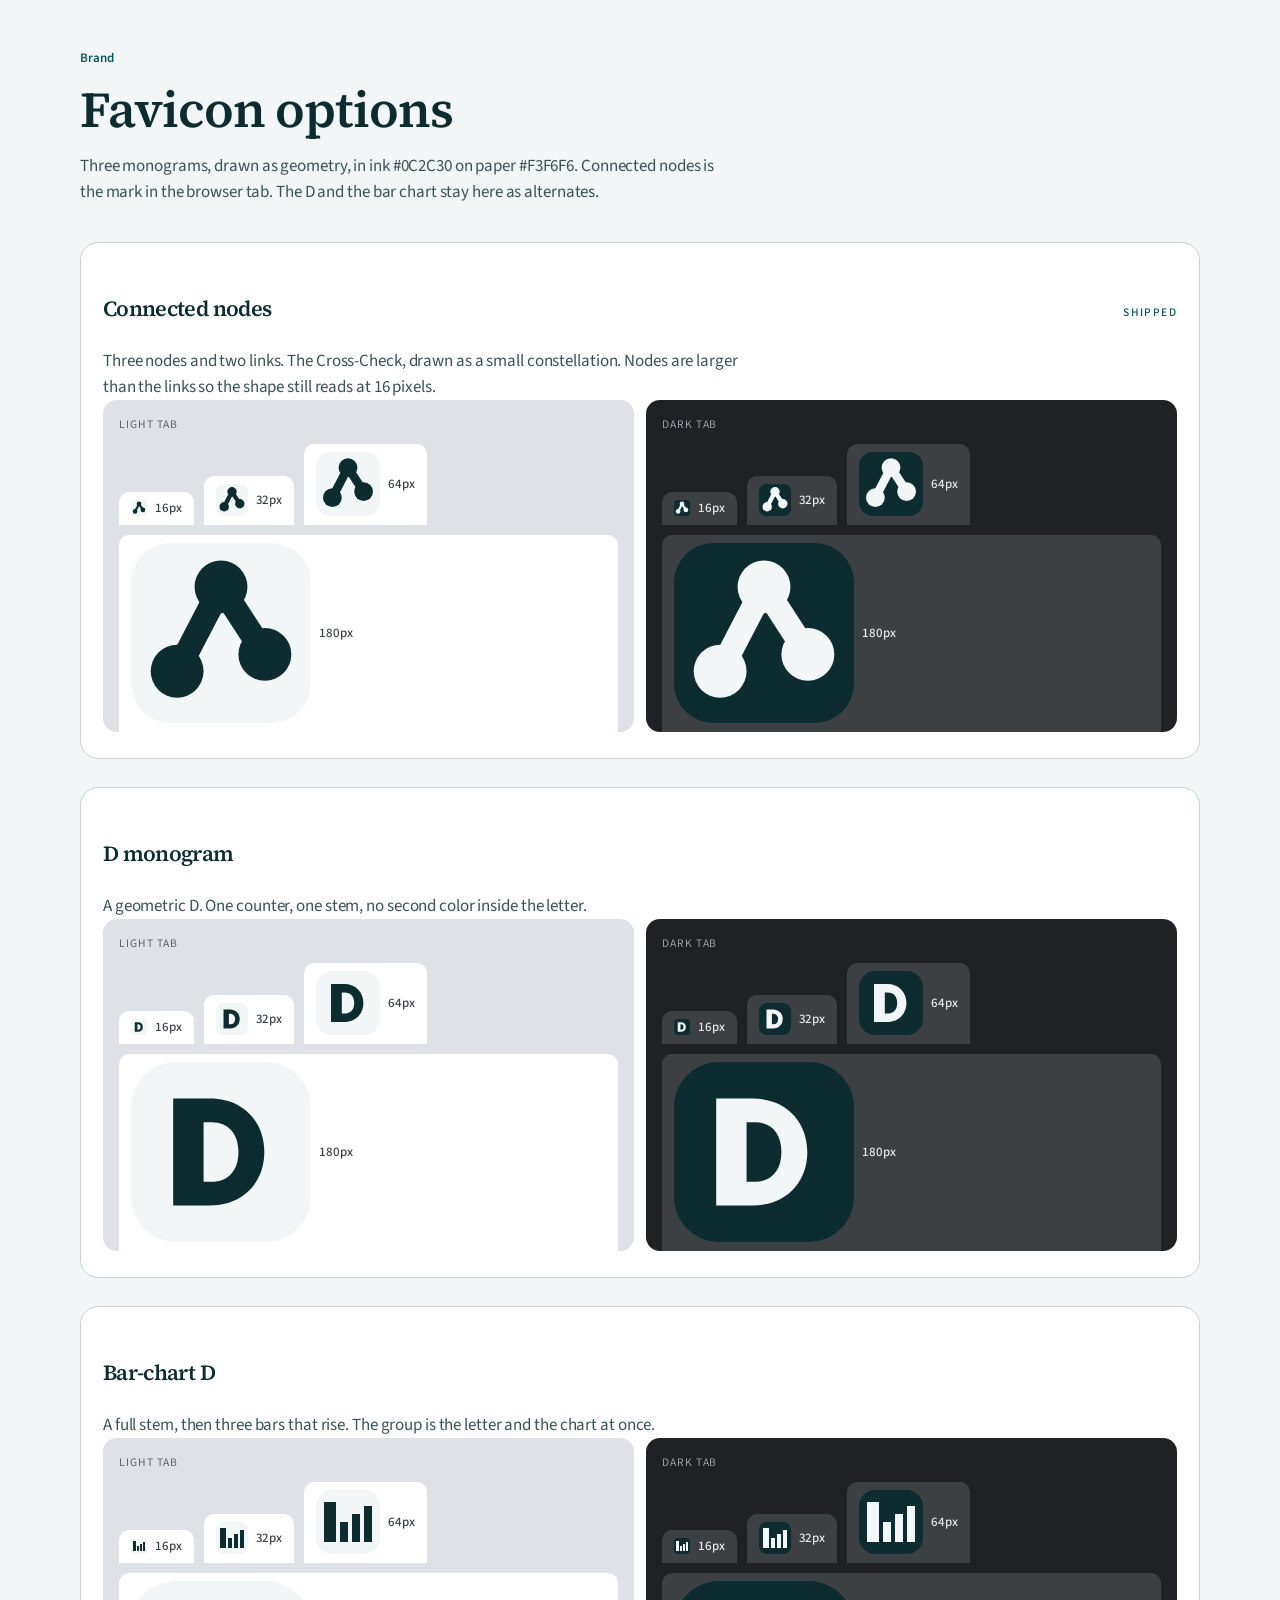
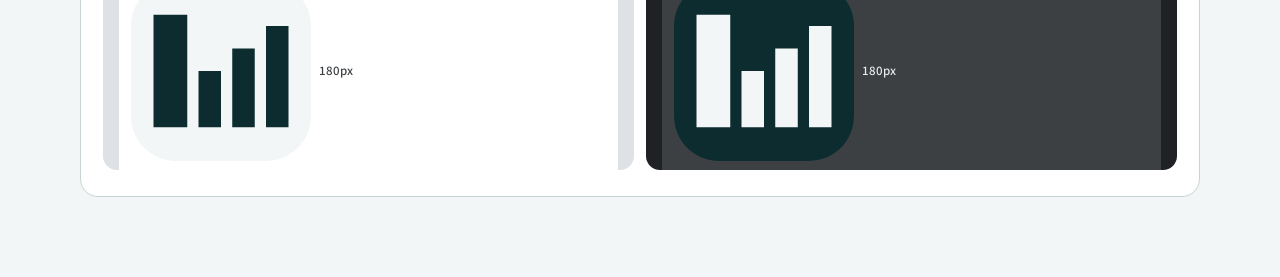
==== commit 8f3883bd: "Replace the cream and terracotta identity with petrol and brass. Self-host Source Serif 4 and Source" ====
--- a/brand/favicon-options/index.html
+++ b/brand/favicon-options/index.html
@@ -52,10 +52,10 @@
     .mocks { grid-template-columns: 1fr; }
   }
   @media (prefers-color-scheme: dark) {
-    body { background: #121A24; color: #F4F1EA; }
-    h1, h2 { color: #F4F1EA; }
-    .intro, .option p { color: #C5CBD1; }
-    .option { background: #1C2836; border-color: #2C3A48; }
+    body { background: #0C2C30; color: #F3F6F6; }
+    h1, h2 { color: #F3F6F6; }
+    .intro, .option p { color: #D5E4E4; }
+    .option { background: #14383C; border-color: #245055; }
   }
 </style>
 </head>
@@ -63,7 +63,7 @@
 <main class="page">
   <p class="eyebrow">Brand</p>
   <h1>Favicon options</h1>
-  <p class="intro">Three monograms, drawn as geometry, in ink #121A24 on paper #F4F1EA. Connected nodes is the mark in the browser tab. The D and the bar chart stay here as alternates.</p>
+  <p class="intro">Three monograms, drawn as geometry, in ink #0C2C30 on paper #F3F6F6. Connected nodes is the mark in the browser tab. The D and the bar chart stay here as alternates.</p>
   <div class="options">
     <article class="option">
       <header>
--- a/assets/site.css
+++ b/assets/site.css
@@ -1,33 +1,62 @@
-/* DDH design system. 8px spacing. Motion 200–700ms. Geist Sans (OFL). */
+/* DDH design system. Harbour palette. 8px spacing. Source Serif 4 and Source Sans 3 (OFL). */
 @font-face {
-  font-family: Geist;
-  src: url("/fonts/geist-sans-400.woff2") format("woff2");
+  font-family: "Source Sans 3";
+  src: url("/fonts/source-sans-3-400.woff2") format("woff2");
   font-weight: 400;
   font-style: normal;
   font-display: swap;
 }
 @font-face {
-  font-family: Geist;
-  src: url("/fonts/geist-sans-500.woff2") format("woff2");
+  font-family: "Source Sans 3";
+  src: url("/fonts/source-sans-3-500.woff2") format("woff2");
   font-weight: 500;
   font-style: normal;
   font-display: swap;
 }
+@font-face {
+  font-family: "Source Sans 3";
+  src: url("/fonts/source-sans-3-600.woff2") format("woff2");
+  font-weight: 600;
+  font-style: normal;
+  font-display: swap;
+}
+@font-face {
+  font-family: "Source Serif 4";
+  src: url("/fonts/source-serif-4-500.woff2") format("woff2");
+  font-weight: 500;
+  font-style: normal;
+  font-display: swap;
+}
+@font-face {
+  font-family: "Source Serif 4";
+  src: url("/fonts/source-serif-4-600.woff2") format("woff2");
+  font-weight: 600;
+  font-style: normal;
+  font-display: swap;
+}
 
 :root {
-  --paper: #F4F1EA;
-  --paper-2: #EBE6DC;
-  --card: #FFFcf8;
-  --ink: #121A24;
-  --ink-soft: #1C2836;
-  --text: #243140;
-  --muted: #3E4C5C;
-  --line: #DDD6C8;
-  --accent: #7A3E2A;
-  --accent-soft: rgba(122, 62, 42, 0.1);
-  --deep: #101820;
-  --deep-2: #1A2733;
-  --white: #FFFcf8;
+  --paper: #F3F6F6;
+  --paper-2: #E5EEEE;
+  --card: #FFFFFF;
+  --ink: #0C2C30;
+  --ink-soft: #14383C;
+  --text: #1C3E42;
+  --muted: #3A5256;
+  --line: #C5D4D4;
+  --line-strong: #5E787B;
+  --accent: #0B555B;
+  --accent-soft: rgba(11, 85, 91, 0.10);
+  --brass: #8A3F12;
+  --brass-hover: #73350E;
+  --on-brass: #FFFFFF;
+  --deep: #0C2C30;
+  --deep-2: #14383C;
+  --white: #FFFFFF;
+  --on-dark: #F4F8F8;
+  --mist: #D5E4E4;
+  --danger: #8B1E2D;
+  --good: #0D5C3D;
   --s1: 8px;
   --s2: 16px;
   --s3: 24px;
@@ -37,9 +66,10 @@
   --s7: 96px;
   --s8: 128px;
   --header: 80px;
-  --sans: Geist, Inter, "Segoe UI", sans-serif;
+  --sans: "Source Sans 3", "Segoe UI", sans-serif;
+  --serif: "Source Serif 4", "Iowan Old Style", Palatino, "Palatino Linotype", serif;
   --ease: cubic-bezier(0.22, 1, 0.36, 1);
-  --shadow: 0 24px 60px rgba(18, 26, 36, 0.12);
+  --shadow: 0 16px 40px rgba(12, 44, 48, 0.10);
   --max: 1120px;
 }
 
@@ -50,8 +80,8 @@
   background: var(--paper);
   color: var(--text);
   font-size: 17px;
-  line-height: 1.5;
-  letter-spacing: -0.011em;
+  line-height: 1.55;
+  letter-spacing: -0.006em;
   font-weight: 400;
   -webkit-font-smoothing: antialiased;
 }
@@ -60,13 +90,15 @@
 button, input, select, textarea { font: inherit; color: inherit; }
 ul, ol { list-style: none; }
 h1, h2, h3, h4 {
-  font-family: var(--sans);
+  font-family: var(--serif);
   font-weight: 500;
   color: var(--ink);
-  letter-spacing: -0.032em;
-  line-height: 1.12;
-}
-h1 { letter-spacing: -0.042em; line-height: 1.04; }
+  letter-spacing: -0.02em;
+  line-height: 1.15;
+  text-wrap: balance;
+}
+h1, h2 { font-weight: 600; }
+h1 { letter-spacing: -0.022em; line-height: 1.08; }
 .skip {
   position: absolute;
   left: var(--s2);
@@ -83,16 +115,17 @@
 .wrap-l { width: min(1200px, calc(100% - 48px)); margin: 0 auto; }
 .eyebrow {
   font-family: var(--sans);
-  font-size: 0.75rem;
-  font-weight: 500;
-  letter-spacing: 0.16em;
-  text-transform: uppercase;
+  font-size: 0.8125rem;
+  font-weight: 600;
+  letter-spacing: 0;
+  text-transform: none;
   color: var(--accent);
   margin-bottom: var(--s2);
 }
-.lede { font-size: 1.125rem; line-height: 1.45; letter-spacing: -0.014em; color: var(--muted); max-width: 40rem; }
+.eyebrow-br { display: none; }
+.lede { font-size: 1.125rem; line-height: 1.5; letter-spacing: -0.014em; color: var(--muted); max-width: 44rem; text-wrap: pretty; }
 .fine { font-size: 0.9375rem; color: var(--muted); }
-.fine a { color: var(--ink); font-weight: 500; border-bottom: 1px solid rgba(18, 26, 36, 0.28); }
+.fine a { color: var(--ink); font-weight: 500; border-bottom: 1px solid rgba(12, 44, 48, 0.28); }
 section[id] { scroll-margin-top: 96px; }
 
 /* Motion: hidden only when JS is present */
@@ -112,7 +145,7 @@
   display: flex;
   flex-direction: column;
   justify-content: center;
-  background: rgba(244, 241, 234, 0.9);
+  background: rgba(243, 246, 246, 0.94);
   backdrop-filter: blur(16px);
   -webkit-backdrop-filter: blur(16px);
   border-bottom: 1px solid transparent;
@@ -120,7 +153,7 @@
 }
 .site-header.is-condensed {
   height: 64px;
-  background: rgba(244, 241, 234, 0.96);
+  background: rgba(243, 246, 246, 0.97);
   border-bottom-color: var(--line);
 }
 .header-bar { display: flex; align-items: center; gap: var(--s3); }
@@ -141,7 +174,7 @@
   gap: 8px;
   min-height: 48px;
   padding: 0 22px;
-  border-radius: 999px;
+  border-radius: 4px;
   border: 1px solid transparent;
   font-size: 0.95rem;
   font-weight: 500;
@@ -149,34 +182,31 @@
   cursor: pointer;
   transition: transform 200ms var(--ease), background 200ms var(--ease), color 200ms var(--ease), border-color 200ms var(--ease), box-shadow 200ms var(--ease);
 }
-.btn-primary { background: var(--ink); color: var(--white); }
-.btn-primary:hover { background: #000; transform: translateY(-1px); box-shadow: 0 8px 20px rgba(18, 26, 36, 0.16); }
-.btn-secondary { background: transparent; color: var(--ink); border-color: #C9C1B2; }
+.btn-primary { background: var(--brass); color: var(--on-brass); border-color: var(--brass); }
+.btn-primary:hover { background: var(--brass-hover); border-color: var(--brass-hover); }
+.btn-secondary { background: transparent; color: var(--ink); border-color: var(--line-strong); }
 .btn-secondary:hover { border-color: var(--ink); transform: translateY(-1px); }
 .btn-light { background: var(--white); color: var(--ink); }
 .btn-light:hover { transform: translateY(-1px); box-shadow: 0 8px 24px rgba(0, 0, 0, 0.16); }
-.btn-ghost { background: transparent; color: var(--white); border-color: rgba(255, 252, 248, 0.35); }
+.btn-ghost { background: transparent; color: var(--white); border-color: rgba(244, 248, 248, 0.55); }
 .btn-ghost:hover { border-color: var(--white); transform: translateY(-1px); }
 .btn-sm { min-height: 40px; padding: 0 16px; font-size: 0.875rem; }
 .header-cta { white-space: nowrap; }
+.header-cta .cta-short { display: none; }
+@media (max-width: 1040px) {
+  .header-cta .cta-full { display: none; }
+  .header-cta .cta-short { display: inline; }
+}
 
 /* Hero */
-.hero { position: relative; padding: var(--s7) 0 var(--s6); overflow: hidden; }
+.hero { position: relative; padding: var(--s6) 0 var(--s7); overflow: hidden; }
 .hero::before {
   content: "";
   position: absolute;
-  inset: -10% -5% auto;
-  height: 120%;
-  background:
-    radial-gradient(520px 320px at 78% 18%, rgba(122, 62, 42, 0.09), transparent 70%),
-    linear-gradient(to right, rgba(18, 26, 36, 0.045) 1px, transparent 1px),
-    linear-gradient(to bottom, rgba(18, 26, 36, 0.045) 1px, transparent 1px);
-  background-size: auto, 64px 64px, 64px 64px;
-  animation: grid-drift 28s linear infinite;
+  inset: 0;
+  background: radial-gradient(560px 280px at 100% 0%, rgba(11, 85, 91, 0.08), transparent 70%);
   pointer-events: none;
-  mask-image: linear-gradient(to bottom, #000 40%, transparent 95%);
-}
-@keyframes grid-drift { to { background-position: 0 0, 64px 64px, 64px 64px; } }
+}
 .hero-grid {
   position: relative;
   display: grid;
@@ -184,7 +214,7 @@
   gap: var(--s6);
   align-items: center;
 }
-.hero h1 { font-size: clamp(1.7rem, 2.7vw, 3.15rem); max-width: 14em; margin-bottom: var(--s2); }
+.hero h1 { font-size: clamp(2.55rem, 4.6vw, 3.7rem); max-width: 11em; margin-bottom: 0.75rem; line-height: 0.96; letter-spacing: -0.022em; }
 .pain {
   font-size: 1.125rem;
   font-weight: 500;
@@ -194,6 +224,105 @@
   margin-bottom: var(--s3);
 }
 .hero .lede { margin-bottom: var(--s4); }
+.hero-copy { position: relative; max-width: 44rem; }
+.service-row {
+  display: flex;
+  flex-wrap: wrap;
+  align-items: center;
+  row-gap: 0.4rem;
+  margin: 0 0 var(--s4);
+  max-width: 44rem;
+  color: var(--muted);
+  font-size: 1.02rem;
+  font-weight: 400;
+  letter-spacing: -0.014em;
+  line-height: 1.4;
+  container-type: inline-size;
+}
+.service-line {
+  display: inline-flex;
+  align-items: center;
+  white-space: nowrap;
+}
+.service-row .dot {
+  width: 3px;
+  height: 3px;
+  margin: 0 0.68rem;
+  border-radius: 50%;
+  background: currentColor;
+  opacity: 0.55;
+  flex: none;
+}
+@container (max-width: 26rem) {
+  .service-row .dot-join { display: none; }
+  .service-line { flex-basis: 100%; }
+}
+.wrap-visual { width: min(1560px, calc(100% - 48px)); margin: 0 auto; }
+.hero-visual, .briefing-visual, .gallery-card { margin: 0; }
+.hero-visual { position: relative; margin-top: var(--s5); }
+.hero-visual img,
+.briefing-visual img,
+.gallery-open img {
+  width: 100%;
+  height: auto;
+  border-radius: 16px;
+  border: 1px solid var(--line);
+  box-shadow: var(--shadow);
+  background: var(--card);
+}
+.visual-caption {
+  margin-top: 10px;
+  font-size: 0.8rem;
+  line-height: 1.4;
+  color: var(--muted);
+}
+.visual-band { padding: var(--s4) 0 var(--s6); }
+.gallery {
+  display: grid;
+  grid-template-columns: repeat(3, minmax(0, 1fr));
+  gap: 22px;
+  align-items: start;
+}
+.gallery-open {
+  display: block;
+  width: 100%;
+  padding: 0;
+  border: 0;
+  background: transparent;
+  cursor: zoom-in;
+  border-radius: 16px;
+}
+.gallery-open img { transition: transform 240ms var(--ease), box-shadow 240ms var(--ease); }
+.gallery-open:hover img { transform: translateY(-3px); box-shadow: 0 18px 44px rgba(12, 44, 48, 0.16); }
+.briefing-visual { margin: 0 0 var(--s4); }
+.path-line { margin-top: 20px; max-width: 42rem; color: var(--text); }
+.path-line a, .faq-a a { color: var(--ink); font-weight: 500; border-bottom: 1px solid rgba(12, 44, 48, 0.28); }
+.deliver-kicker { margin-top: var(--s3); font-weight: 500; color: var(--ink); }
+.prose { max-width: 42rem; color: var(--text); }
+.sr-only {
+  position: absolute;
+  width: 1px;
+  height: 1px;
+  padding: 0;
+  margin: -1px;
+  overflow: hidden;
+  clip: rect(0, 0, 0, 0);
+  white-space: nowrap;
+  border: 0;
+}
+.visual-dialog {
+  width: min(1280px, calc(100vw - 32px));
+  max-height: calc(100vh - 32px);
+  overflow: auto;
+  border: 0;
+  padding: 16px 16px 20px;
+  background: var(--paper);
+  border-radius: 18px;
+  box-shadow: var(--shadow);
+}
+.visual-dialog::backdrop { background: rgba(12, 44, 48, 0.72); }
+.visual-dialog form { display: flex; justify-content: flex-end; margin-bottom: 10px; }
+.visual-dialog img { width: 100%; height: auto; border-radius: 12px; border: 1px solid var(--line); }
 .position {
   font-size: clamp(1.35rem, 2vw, 1.7rem);
   font-weight: 500;
@@ -219,7 +348,7 @@
   left: 18px; right: 18px; top: 0;
   height: 3px;
   border-radius: 0 0 3px 3px;
-  background: linear-gradient(90deg, var(--accent), #C4784A);
+  background: linear-gradient(90deg, var(--accent), var(--accent));
   transform: scaleX(0);
   transform-origin: left;
 }
@@ -254,7 +383,7 @@
 }
 .board.in .spark path { animation: draw 700ms var(--ease) 160ms forwards; }
 @keyframes draw { to { stroke-dashoffset: 0; } }
-.spark .area { fill: rgba(122, 62, 42, 0.08); stroke: none; stroke-dasharray: none; opacity: 0; }
+.spark .area { fill: rgba(11, 85, 91, 0.12); stroke: none; stroke-dasharray: none; opacity: 0; }
 .board.in .spark .area { animation: fade-in 600ms var(--ease) 400ms forwards; }
 @keyframes fade-in { to { opacity: 1; } }
 .bars { display: grid; grid-template-columns: repeat(4, 1fr); gap: 12px; align-items: end; height: 92px; padding-top: 8px; }
@@ -264,7 +393,7 @@
   width: 100%;
   height: var(--h);
   border-radius: 5px 5px 2px 2px;
-  background: linear-gradient(180deg, #2A4158, var(--ink));
+  background: linear-gradient(180deg, var(--accent), var(--ink));
   transform: scaleY(0);
   transform-origin: bottom;
 }
@@ -320,8 +449,8 @@
 
 /* Clients */
 .section { padding: var(--s7) 0; }
-.section-head { max-width: 40rem; margin-bottom: var(--s5); }
-.section-head h2 { font-size: clamp(2rem, 3.4vw, 3.15rem); margin-bottom: var(--s2); }
+.section-head { max-width: 44rem; margin-bottom: var(--s5); }
+.section-head h2 { font-size: clamp(2.15rem, 3.7vw, 3.4rem); margin-bottom: var(--s2); letter-spacing: -0.02em; line-height: 1.02; }
 .index-list { border-top: 1px solid var(--line); }
 .index-list li {
   display: grid;
@@ -331,7 +460,7 @@
   border-bottom: 1px solid var(--line);
   transition: background 200ms var(--ease);
 }
-.index-list li:hover { background: rgba(255, 252, 248, 0.7); }
+.index-list li:hover { background: rgba(244, 248, 248, 0.7); }
 .index-num { font-family: var(--sans); font-size: 1.35rem; color: var(--accent); font-weight: 500; padding-top: 2px; }
 .index-list h3 { font-family: var(--sans); font-size: 1.2rem; font-weight: 500; letter-spacing: -0.02em; margin-bottom: 6px; }
 .index-list p { color: var(--muted); max-width: 46rem; }
@@ -340,24 +469,52 @@
 .chip { font-size: 0.875rem; background: var(--card); border: 1px solid var(--line); border-radius: 999px; padding: 6px 12px; color: var(--text); }
 
 /* Problems */
-.band { background: var(--deep); color: rgba(255, 252, 248, 0.78); }
+.band { background: var(--deep); color: rgba(244, 248, 248, 0.78); }
 .band h2, .band h3 { color: var(--white); }
-.band .eyebrow { color: #E0B08A; }
+.band .eyebrow { color: var(--mist); }
 .split { display: grid; grid-template-columns: 0.8fr 1.2fr; gap: var(--s6); align-items: start; }
 .sticky-copy { position: sticky; top: 112px; }
 .sticky-copy h2 { font-size: clamp(2rem, 3.2vw, 2.9rem); margin-bottom: var(--s2); }
-.sticky-copy p { color: rgba(255, 252, 248, 0.72); max-width: 28rem; }
-.issue { display: grid; grid-template-columns: 44px 1fr; gap: var(--s2); padding: 22px 0; border-top: 1px solid rgba(255, 252, 248, 0.12); }
-.issue:last-child { border-bottom: 1px solid rgba(255, 252, 248, 0.12); }
+.band .sticky-copy p { color: rgba(244, 248, 248, 0.72); max-width: 28rem; }
+.sticky-copy p { color: var(--muted); max-width: 28rem; }
+.issue { display: grid; grid-template-columns: 44px 1fr; gap: var(--s2); padding: 22px 0; border-top: 1px solid rgba(244, 248, 248, 0.12); }
+.issue:last-child { border-bottom: 1px solid rgba(244, 248, 248, 0.12); }
 .issue h3 { font-family: var(--sans); font-size: 1.05rem; font-weight: 500; letter-spacing: -0.015em; margin-bottom: 6px; }
-.issue p { color: rgba(255, 252, 248, 0.72); font-size: 0.98rem; }
+.issue p { color: rgba(244, 248, 248, 0.72); font-size: 0.98rem; }
 .icon-bubble {
   width: 44px; height: 44px; border-radius: 12px;
   display: grid; place-items: center;
   background: var(--accent-soft);
   color: var(--accent);
 }
-.band .icon-bubble { background: rgba(224, 176, 138, 0.12); color: #E0B08A; }
+.band .icon-bubble { background: rgba(224, 176, 138, 0.12); color: var(--mist); }
+.band .lede { color: rgba(244, 248, 248, 0.78); }
+.band .section-head { margin-bottom: var(--s3); }
+.plain-list { max-width: 40rem; }
+.band .plain-list li {
+  position: relative;
+  padding: 14px 0 14px 18px;
+  border-top: 1px solid rgba(244, 248, 248, 0.14);
+  color: rgba(244, 248, 248, 0.9);
+}
+.band .plain-list li:last-child { border-bottom: 1px solid rgba(244, 248, 248, 0.14); }
+.band .plain-list li::before {
+  content: "";
+  position: absolute;
+  left: 0;
+  top: 22px;
+  width: 6px;
+  height: 6px;
+  border-radius: 50%;
+  background: var(--mist);
+}
+.band-close {
+  margin-top: var(--s4);
+  max-width: 36rem;
+  color: var(--white);
+  font-weight: 500;
+  letter-spacing: -0.02em;
+}
 .icon-bubble svg { width: 22px; height: 22px; }
 
 /* Retainer */
@@ -370,7 +527,7 @@
   min-height: 180px;
   transition: transform 240ms var(--ease), border-color 240ms var(--ease), box-shadow 240ms var(--ease);
 }
-.month-card:hover { transform: translateY(-3px); border-color: #C9B8A4; box-shadow: 0 12px 28px rgba(18, 26, 36, 0.06); }
+.month-card:hover { transform: translateY(-3px); border-color: var(--line-strong); box-shadow: 0 12px 28px rgba(12, 44, 48, 0.06); }
 .month-card span { font-family: var(--sans); color: var(--accent); font-size: 1.1rem; display: block; margin-bottom: 12px; }
 .month-card h3 { font-family: var(--sans); font-size: 1.05rem; font-weight: 500; letter-spacing: -0.02em; margin-bottom: 8px; }
 .month-card p { color: var(--muted); font-size: 0.95rem; }
@@ -381,14 +538,14 @@
   gap: var(--s4);
   align-items: center;
   background: var(--ink);
-  color: rgba(255, 252, 248, 0.78);
+  color: rgba(244, 248, 248, 0.78);
   border-radius: 18px;
   padding: var(--s4);
 }
 .aside-note h3 { font-family: var(--sans); color: var(--white); font-size: 1.8rem; margin-bottom: 8px; }
 .aside-note ul { margin-top: 12px; }
-.aside-note li { padding: 7px 0 7px 14px; position: relative; border-top: 1px solid rgba(255, 252, 248, 0.1); font-size: 0.95rem; }
-.aside-note li::before { content: ""; position: absolute; left: 0; top: 16px; width: 5px; height: 5px; border-radius: 50%; background: #E0B08A; }
+.aside-note li { padding: 7px 0 7px 14px; position: relative; border-top: 1px solid rgba(244, 248, 248, 0.1); font-size: 0.95rem; }
+.aside-note li::before { content: ""; position: absolute; left: 0; top: 16px; width: 5px; height: 5px; border-radius: 50%; background: var(--mist); }
 
 /* Practice / workstreams */
 .streams { display: flex; flex-direction: column; }
@@ -454,7 +611,7 @@
   padding: 24px 22px;
   transition: transform 240ms var(--ease), border-color 240ms var(--ease);
 }
-.expert:hover { transform: translateY(-3px); border-color: #C9B8A4; }
+.expert:hover { transform: translateY(-3px); border-color: var(--line-strong); }
 .expert h3 { font-family: var(--sans); font-size: 1.1rem; font-weight: 500; letter-spacing: -0.02em; margin: 12px 0 8px; }
 .expert p { color: var(--muted); font-size: 0.98rem; }
 
@@ -465,6 +622,8 @@
   gap: var(--s6);
   align-items: start;
 }
+.proof h2 { font-size: clamp(2rem, 3vw, 2.8rem); margin-bottom: var(--s2); }
+.proof .lede + .lede { margin-top: 16px; }
 .case {
   background: var(--card);
   border: 1px solid var(--line);
@@ -553,14 +712,26 @@
   flex-direction: column;
 }
 .method-fee {
-  margin-top: auto;
-  padding-top: 16px;
-  font-size: 0.85rem;
-  font-weight: 500;
-  letter-spacing: -0.01em;
+  margin-top: 0;
+  padding-top: 0;
+  margin-bottom: 12px;
+  font-size: 0.8rem;
+  font-weight: 500;
+  letter-spacing: 0.08em;
+  text-transform: uppercase;
   color: var(--accent);
 }
+.method-card .method-stop { margin-top: 0; margin-bottom: 8px; }
 .run-note { margin-top: var(--s4); max-width: 42rem; color: var(--text); }
+.scope-note { margin-top: var(--s4); max-width: 42rem; color: var(--text); }
+.run-support {
+  margin-top: 10px;
+  max-width: 40rem;
+  font-size: 0.9375rem;
+  line-height: 1.45;
+  color: var(--muted);
+}
+.run-support strong { color: var(--ink); font-weight: 500; }
 .method-node {
   width: 36px;
   height: 36px;
@@ -576,11 +747,12 @@
   position: relative;
   z-index: 2;
 }
-.method-card h3 { font-family: var(--sans); font-size: 1.15rem; font-weight: 500; letter-spacing: -0.02em; margin-bottom: 8px; }
+.method-card h3 { font-family: var(--sans); font-size: 1.2rem; font-weight: 500; letter-spacing: -0.02em; line-height: 1.25; margin-bottom: 8px; color: var(--ink); }
 .method-card p { color: var(--muted); font-size: 0.95rem; }
-.method-card .method-stop { margin-top: 12px; color: var(--ink); font-weight: 500; }
+.method-card .method-stop { color: var(--ink); font-weight: 500; }
 .method-card .method-fee { color: var(--accent); font-size: 0.85rem; }
-.method-card .eyebrow { margin-bottom: 8px; }
+.method-card .eyebrow { margin-bottom: 8px; color: var(--accent); font-size: 0.75rem; }
+.method-card .btn { margin-top: 16px; align-self: flex-start; max-width: 100%; white-space: normal; text-align: center; line-height: 1.25; padding-top: 10px; padding-bottom: 10px; }
 
 .fit-grid { display: grid; grid-template-columns: 1fr 1fr; gap: 16px; }
 .fit-col {
@@ -595,6 +767,17 @@
 .fit-col li::before { content: ""; position: absolute; left: 0; top: 20px; width: 6px; height: 6px; border-radius: 50%; background: var(--accent); }
 .fit-col.out { background: transparent; }
 .fit-col.out li::before { background: var(--muted); }
+.fit-note {
+  margin-top: var(--s4);
+  max-width: 46rem;
+  padding: 16px 18px;
+  border-radius: 14px;
+  border-left: 3px solid var(--accent);
+  background: var(--accent-soft);
+  color: var(--ink);
+  font-weight: 500;
+  letter-spacing: -0.015em;
+}
 
 .proof-list li { padding: 12px 0; border-top: 1px solid var(--line); color: var(--muted); }
 .proof-list li:last-child { border-bottom: 1px solid var(--line); }
@@ -624,7 +807,7 @@
   color: var(--accent);
   white-space: nowrap;
 }
-.tag.ok { background: rgba(30, 92, 68, 0.12); color: #1E5C44; }
+.tag.ok { background: rgba(13, 92, 61, 0.12); color: var(--good); }
 .checks { display: flex; flex-direction: column; gap: 8px; }
 .check-opt {
   display: flex;
@@ -633,13 +816,13 @@
   min-height: 48px;
   padding: 10px 12px;
   background: var(--card);
-  border: 1px solid var(--line);
-  border-radius: 10px;
+  border: 1px solid var(--line-strong);
+  border-radius: 8px;
 }
 .check-opt input { width: 18px; height: 18px; accent-color: var(--ink); }
 .promise {
   background: var(--deep);
-  color: rgba(255, 252, 248, 0.78);
+  color: rgba(244, 248, 248, 0.78);
   border-radius: 18px;
   padding: 22px 22px 8px;
   margin: var(--s4) 0;
@@ -673,27 +856,42 @@
 .faq-item.open .faq-a > div { padding-bottom: 20px; }
 
 /* CTA band */
-.cta-band { background: var(--deep); color: rgba(255, 252, 248, 0.78); padding: var(--s7) 0; text-align: left; }
+.cta-band { background: var(--deep); color: rgba(244, 248, 248, 0.78); padding: var(--s7) 0; text-align: left; }
 .cta-band h2 { color: var(--white); font-size: clamp(2.2rem, 4vw, 3.4rem); max-width: 16ch; margin-bottom: var(--s2); }
-.cta-band .lede { color: rgba(255, 252, 248, 0.72); margin-bottom: var(--s4); }
+.cta-band .lede { color: rgba(244, 248, 248, 0.72); margin-bottom: var(--s4); }
+.cta-band .fine { color: rgba(244, 248, 248, 0.78); margin-top: 18px; max-width: 40rem; }
+.cta-band .fine + .fine { margin-top: 10px; }
+.cta-band .fine a { color: #fff; border-bottom-color: rgba(244, 248, 248, 0.5); }
+.cta-row .btn { max-width: 100%; white-space: normal; text-align: center; line-height: 1.25; padding-top: 12px; padding-bottom: 12px; }
 
 /* Contact */
 .contact-grid { display: grid; grid-template-columns: 0.8fr 1.2fr; gap: var(--s6); align-items: start; }
 .form-grid { display: grid; grid-template-columns: 1fr 1fr; gap: 14px; }
 .field { display: flex; flex-direction: column; gap: 6px; }
 .field.full { grid-column: 1 / -1; }
-.field label { font-size: 0.72rem; font-weight: 500; letter-spacing: 0.1em; text-transform: uppercase; color: var(--ink); }
-.field input, .field select, .field textarea {
-  background: var(--card);
-  border: 1px solid var(--line);
-  border-radius: 10px;
+.field label { font-size: 0.9375rem; font-weight: 500; letter-spacing: -0.011em; text-transform: none; color: var(--ink); }
+.field input:not([type="checkbox"]):not([type="radio"]),
+.field select,
+.field textarea {
+  width: 100%;
+  max-width: 100%;
+  background: var(--card);
+  border: 1px solid var(--line-strong);
+  border-radius: 8px;
   padding: 12px 14px;
   min-height: 48px;
   outline: none;
   transition: border-color 200ms var(--ease), box-shadow 200ms var(--ease);
 }
+.check-opt input {
+  width: 18px;
+  height: 18px;
+  min-height: 0;
+  flex: none;
+  accent-color: var(--ink);
+}
 .field textarea { min-height: 120px; resize: vertical; }
-.field input:focus, .field select:focus, .field textarea:focus { border-color: var(--ink); box-shadow: 0 0 0 3px rgba(18, 26, 36, 0.08); }
+.field input:focus, .field select:focus, .field textarea:focus { border-color: var(--ink); box-shadow: 0 0 0 3px rgba(12, 44, 48, 0.08); }
 .form-actions { margin-top: var(--s2); }
 .form-actions .btn { width: 100%; }
 .form-note { margin-top: 10px; font-size: 0.85rem; color: var(--muted); }
@@ -703,24 +901,24 @@
 .form-success .btn { margin-top: 18px; }
 fieldset.field { border: 0; padding: 0; margin: 0; }
 .field legend {
-  font-size: 0.72rem;
-  font-weight: 500;
-  letter-spacing: 0.1em;
-  text-transform: uppercase;
+  font-size: 0.9375rem;
+  font-weight: 500;
+  letter-spacing: -0.011em;
+  text-transform: none;
   color: var(--ink);
   margin-bottom: 8px;
 }
 .yesno { display: grid; grid-template-columns: 1fr 1fr; gap: 8px; }
 
 /* Footer */
-footer { background: var(--deep); color: rgba(255, 252, 248, 0.66); padding: var(--s6) 0 var(--s3); }
-.footer-grid { display: grid; grid-template-columns: 1.4fr 1fr 1fr; gap: var(--s4); padding-bottom: var(--s4); border-bottom: 1px solid rgba(255, 252, 248, 0.1); }
+footer { background: var(--deep); color: rgba(244, 248, 248, 0.66); padding: var(--s6) 0 var(--s3); }
+.footer-grid { display: grid; grid-template-columns: 1.4fr 1fr 1fr; gap: var(--s4); padding-bottom: var(--s4); border-bottom: 1px solid rgba(244, 248, 248, 0.1); }
 footer h2, footer .brand-name { color: var(--white); }
-footer a { color: #D5DADF; transition: color 200ms var(--ease); }
-footer a:hover { color: #E0B08A; }
-.footer-col h3 { font-family: var(--sans); font-size: 0.72rem; letter-spacing: 0.14em; text-transform: uppercase; color: rgba(255, 252, 248, 0.9); font-weight: 500; margin-bottom: 12px; }
+footer a { color: var(--on-dark); transition: color 200ms var(--ease); }
+footer a:hover { color: var(--mist); }
+.footer-col h3 { font-family: var(--sans); font-size: 0.72rem; letter-spacing: 0.14em; text-transform: uppercase; color: rgba(244, 248, 248, 0.9); font-weight: 500; margin-bottom: 12px; }
 .footer-col li { margin-bottom: 8px; }
-.footer-base { display: flex; justify-content: space-between; gap: 12px; flex-wrap: wrap; padding-top: var(--s3); font-size: 0.8rem; color: #C5CBD1; }
+.footer-base { display: flex; justify-content: space-between; gap: 12px; flex-wrap: wrap; padding-top: var(--s3); font-size: 0.8rem; color: var(--mist); }
 
 /* Checkup */
 .check-main { width: min(760px, calc(100% - 40px)); margin: 0 auto; padding: var(--s6) 0 var(--s7); }
@@ -747,9 +945,10 @@
 .choice {
   min-width: 96px;
   min-height: 48px;
-  border-radius: 999px;
-  border: 1px solid var(--line);
-  background: var(--card);
+  border-radius: 4px;
+  border: 2px solid var(--accent);
+  background: var(--card);
+  color: var(--ink);
   cursor: pointer;
   font-weight: 500;
   transition: background 200ms var(--ease), color 200ms var(--ease), border-color 200ms var(--ease), transform 200ms var(--ease);
@@ -771,21 +970,25 @@
 .score-num span { font-size: 1.2rem; color: var(--muted); }
 .score-row { display: flex; gap: 20px; align-items: center; }
 .badge { display: inline-block; font-size: 0.72rem; font-weight: 500; letter-spacing: 0.12em; text-transform: uppercase; padding: 4px 10px; border-radius: 999px; margin-bottom: 6px; }
-.badge.good { background: rgba(30, 92, 68, 0.12); color: #1E5C44; }
+.badge.good { background: rgba(13, 92, 61, 0.12); color: var(--good); }
 .badge.warn { background: var(--accent-soft); color: var(--accent); }
-.badge.risk { background: rgba(140, 48, 40, 0.1); color: #8C3028; }
+.badge.risk { background: rgba(139, 30, 45, 0.12); color: var(--danger); }
 .gap { border-left: 3px solid var(--accent); }
 .gap h3 { font-family: var(--sans); font-size: 1rem; font-weight: 500; letter-spacing: 0; margin-bottom: 4px; }
 .gap p, .score-card p { color: var(--muted); }
-.next-panel { background: var(--deep); color: rgba(255, 252, 248, 0.78); border-radius: 18px; padding: 28px 26px; margin: 18px 0; }
+.next-panel { background: var(--deep); color: rgba(244, 248, 248, 0.78); border-radius: 18px; padding: 28px 26px; margin: 18px 0; }
 .next-panel h2 { color: var(--white); font-size: 1.8rem; margin-bottom: 8px; }
 .next-panel p { margin-bottom: 16px; }
-.next-panel .fine a { color: var(--white); border-bottom-color: rgba(255, 252, 248, 0.4); }
+.next-panel .fine { margin-top: 14px; }
+.next-panel .fine a { color: var(--white); border-bottom-color: rgba(244, 248, 248, 0.4); }
 .send-card h2 { font-size: 1.45rem; margin-bottom: 6px; }
 .send-card .form-grid { margin-top: 14px; }
 #results { display: none; }
 #results.show { display: block; animation: step-in 500ms var(--ease); }
 
+@media (max-width: 1100px) {
+  .gallery { grid-template-columns: 1fr; gap: 28px; }
+}
 @media (max-width: 980px) {
   .hero-grid, .split, .aside-note, .proof, .founder, .contact-grid, .expert-grid, .process-grid, .fit-grid { grid-template-columns: 1fr; }
   .method-grid { grid-template-columns: 1fr; gap: 22px; }
@@ -821,8 +1024,8 @@
     align-items: center;
     min-height: 40px;
     padding: 0 14px;
-    border-radius: 999px;
-    border: 1px solid #C9C1B2;
+    border-radius: 4px;
+    border: 1px solid var(--line-strong);
     background: transparent;
     font-weight: 500;
     cursor: pointer;
@@ -839,7 +1042,10 @@
   .menu-panel a { padding: 12px 4px; font-weight: 500; border-bottom: 1px solid var(--line); }
   .month-grid, .trust-grid, .form-grid, .kpis, .method-grid { grid-template-columns: 1fr; }
   .footer-grid { grid-template-columns: 1fr; }
+  .wrap-visual { width: min(100% - 32px, 1560px); }
   .hero { padding-top: var(--s5); }
+  .hero h1 { font-size: clamp(1.9rem, 8vw, 2.4rem); max-width: none; }
+  .eyebrow-br { display: block; }
   .section { padding: var(--s6) 0; }
   .index-list li { grid-template-columns: 48px 1fr; }
   .choice-row { flex-wrap: wrap; }
@@ -858,3 +1064,592 @@
   .timeline::before, .method-grid::before, .method-grid::after { transform: none; }
 }
 @keyframes rail-y { from { transform: scaleY(0); } to { transform: scaleY(1); } }
+
+/* Problem-led homepage */
+.band-soft { background: var(--paper-2); }
+#services .section-head { max-width: none; }
+#services .section-head h2 {
+  max-width: 22em;
+  margin-bottom: var(--s3);
+  font-size: clamp(1.9rem, 2.8vw, 2.65rem);
+  line-height: 1.12;
+}
+#services .section-head .lede,
+#build .section-head .lede { max-width: 40rem; }
+.text-link { color: var(--ink); font-weight: 500; border-bottom: 1px solid rgba(12, 44, 48, 0.28); }
+.text-link:hover { border-bottom-color: var(--ink); }
+.hero-secondary { margin-top: 2px; }
+.quiet-points {
+  margin-top: var(--s5);
+  padding-top: var(--s4);
+  border-top: 1px solid var(--line);
+  display: grid;
+  gap: 14px;
+  max-width: 36rem;
+}
+.quiet-points li {
+  position: relative;
+  padding-left: 16px;
+  color: var(--ink);
+  font-size: 0.98rem;
+  letter-spacing: -0.015em;
+  line-height: 1.4;
+}
+.quiet-points li::before {
+  content: "";
+  position: absolute;
+  left: 0;
+  top: 0.55em;
+  width: 5px;
+  height: 5px;
+  border-radius: 50%;
+  background: var(--accent);
+}
+.pain-grid {
+  display: grid;
+  grid-template-columns: 1fr 1fr;
+  gap: 18px;
+}
+.pain-grid li {
+  background: var(--card);
+  border: 1px solid var(--line);
+  border-radius: 18px;
+  padding: 32px 28px 34px;
+}
+.pain-grid h3 {
+  font-size: 1.4rem;
+  letter-spacing: -0.03em;
+  line-height: 1.15;
+  margin-bottom: 12px;
+  max-width: 16em;
+}
+.pain-grid p { color: var(--muted); max-width: 34em; font-size: 1.02rem; line-height: 1.45; }
+.deliver-list { max-width: 44rem; }
+.deliver-list li { padding: 22px 0; border-top: 1px solid var(--line); }
+.deliver-list li:last-child { border-bottom: 1px solid var(--line); }
+.deliver-list strong {
+  display: block;
+  color: var(--ink);
+  font-weight: 500;
+  font-size: 1.15rem;
+  letter-spacing: -0.02em;
+  margin-bottom: 4px;
+}
+.deliver-list li { color: var(--muted); }
+.prose-follow { margin-top: 16px; }
+.pack-figure { margin: var(--s6) 0 var(--s3); }
+.pack-figure img {
+  width: 100%;
+  height: auto;
+  border-radius: 16px;
+  border: 1px solid var(--line);
+  box-shadow: var(--shadow);
+  background: var(--card);
+}
+.after-pack { margin-top: var(--s2); }
+.offer-grid {
+  display: grid;
+  grid-template-columns: repeat(3, minmax(0, 1fr));
+  gap: 16px;
+  align-items: start;
+}
+.offer-card {
+  background: var(--card);
+  border: 1px solid var(--line);
+  border-radius: 18px;
+  padding: 32px 26px 28px;
+  display: flex;
+  flex-direction: column;
+}
+.offer-card h3 {
+  font-size: 1.45rem;
+  letter-spacing: -0.03em;
+  line-height: 1.15;
+  margin-bottom: 12px;
+}
+.offer-card p { color: var(--muted); font-size: 1.02rem; line-height: 1.45; }
+.offer-card .btn { margin-top: 22px; align-self: flex-start; }
+.offer-card .text-link { margin-top: 14px; align-self: flex-start; font-size: 0.95rem; }
+.setup {
+  margin-top: var(--s6);
+  padding-top: var(--s5);
+  border-top: 1px solid var(--line);
+}
+.setup-kicker {
+  font-size: 0.75rem;
+  font-weight: 500;
+  letter-spacing: 0.14em;
+  text-transform: uppercase;
+  color: var(--muted);
+  margin-bottom: var(--s4);
+}
+.setup-grid {
+  display: grid;
+  grid-template-columns: 1fr 1fr;
+  gap: 0 48px;
+}
+.setup-grid li { padding: 18px 0 20px; border-top: 1px solid var(--line); }
+.setup-grid h3 { font-size: 1.08rem; letter-spacing: -0.02em; margin-bottom: 6px; }
+.setup-grid .weeks {
+  font-size: 0.875rem;
+  font-weight: 500;
+  letter-spacing: -0.011em;
+  text-transform: none;
+  color: var(--accent);
+  margin-bottom: 8px;
+}
+.setup-grid p { color: var(--muted); font-size: 0.95rem; line-height: 1.45; max-width: 36em; }
+.run-note { margin-top: var(--s4); }
+.section .timeline { max-width: 44rem; margin-top: 0; }
+.founder-lead {
+  max-width: 44rem;
+  font-size: 1.2rem;
+  line-height: 1.55;
+  letter-spacing: -0.016em;
+  color: var(--text);
+}
+.who-copy p {
+  max-width: 44rem;
+  font-size: 1.125rem;
+  line-height: 1.55;
+  color: var(--text);
+}
+.who-copy p + p { margin-top: 1.35rem; }
+.who-roles { color: var(--ink); font-weight: 500; }
+.field-hint { font-size: 0.85rem; color: var(--muted); line-height: 1.4; }
+.calc {
+  display: grid;
+  grid-template-columns: minmax(0, 0.86fr) minmax(0, 1.14fr);
+  gap: var(--s5);
+  align-items: start;
+  max-width: 920px;
+}
+.calc-form { display: flex; flex-direction: column; gap: 18px; }
+.calc-results {
+  background: var(--card);
+  border: 1px solid var(--line);
+  border-radius: 18px;
+  padding: 28px 28px 22px;
+}
+.calc-results article + article {
+  margin-top: 22px;
+  padding-top: 22px;
+  border-top: 1px solid var(--line);
+}
+.calc-results h3 { font-size: 1.08rem; letter-spacing: -0.02em; margin-bottom: 6px; }
+.calc-math { color: var(--muted); font-size: 0.98rem; line-height: 1.45; margin-bottom: 12px; }
+.calc-figure {
+  font-size: clamp(1.7rem, 2.4vw, 2rem);
+  font-weight: 500;
+  letter-spacing: -0.04em;
+  color: var(--ink);
+  line-height: 1;
+  font-variant-numeric: lining-nums tabular-nums;
+}
+.calc-unit {
+  display: block;
+  margin-top: 8px;
+  font-size: 0.875rem;
+  font-weight: 400;
+  letter-spacing: -0.011em;
+  text-transform: none;
+  color: var(--muted);
+}
+.calc-results .fine { margin-top: 22px; max-width: 36em; }
+.faq-col { max-width: 44rem; }
+.footer-slim { grid-template-columns: 1.4fr 0.8fr; }
+.cta-band h2 { text-wrap: balance; line-height: 1.02; letter-spacing: -0.02em; }
+
+@media (max-width: 980px) {
+  .offer-grid, .calc { grid-template-columns: 1fr; }
+}
+@media (max-width: 780px) {
+  .pain-grid, .setup-grid, .footer-slim { grid-template-columns: 1fr; }
+  .hero { padding-bottom: var(--s6); }
+  .quiet-points { margin-top: var(--s4); }
+  .pack-figure { margin-top: var(--s5); }
+  .founder-lead { font-size: 1.08rem; }
+}
+
+/* Layout rhythm, shared pages, example panel */
+.hero::before { display: none; }
+.hero { padding: 56px 0 72px; }
+.hero-grid { align-items: start; }
+.audience {
+  color: var(--muted);
+  font-size: 0.98rem;
+  margin-bottom: var(--s2);
+  letter-spacing: -0.014em;
+}
+.hero-example { margin: 36px 0 0; }
+.recon {
+  background: var(--card);
+  border: 1px solid var(--line);
+  border-radius: 12px;
+  padding: 18px 20px 8px;
+}
+.recon-head {
+  display: flex;
+  justify-content: space-between;
+  align-items: baseline;
+  gap: 12px;
+  margin-bottom: 4px;
+}
+.recon-title { font-weight: 500; color: var(--ink); letter-spacing: -0.02em; }
+.recon-when { color: var(--muted); font-size: 0.875rem; }
+.recon table {
+  width: 100%;
+  border-collapse: collapse;
+  font-variant-numeric: lining-nums tabular-nums;
+}
+.recon th, .recon td {
+  padding: 9px 8px 9px 0;
+  border-bottom: 1px solid var(--line);
+  font-size: 0.9375rem;
+  font-weight: 400;
+  text-align: left;
+  color: var(--text);
+  vertical-align: baseline;
+}
+.recon thead th {
+  font-size: 0.8125rem;
+  font-weight: 500;
+  color: var(--muted);
+}
+.recon tbody th { font-weight: 500; color: var(--ink); }
+.recon .num { text-align: right; padding-right: 0; white-space: nowrap; }
+.recon-open th, .recon-open td { color: var(--ink); font-weight: 500; }
+.recon-items { margin-top: 18px; }
+.example-note { margin-top: 10px; font-size: 0.8125rem; line-height: 1.4; color: var(--muted); }
+
+.section-head.quiet { margin-bottom: var(--s4); }
+.section-head.quiet h2 { font-size: clamp(1.7rem, 2.5vw, 2.2rem); }
+
+#services { padding-top: var(--s5); padding-bottom: var(--s6); }
+#estimate { padding: var(--s6) 0; }
+#monthly { padding-bottom: var(--s6); }
+#how { padding-top: var(--s6); border-top: 1px solid var(--line); }
+.check-main .lede { margin-bottom: var(--s4); }
+#who { padding-top: var(--s4); padding-bottom: var(--s5); }
+#faq { padding-top: var(--s5); border-top: 1px solid var(--line); }
+
+.fix-list {
+  display: grid;
+  grid-template-columns: 1fr 1fr;
+  column-gap: 56px;
+  border-top: 1px solid var(--line);
+}
+.fix-list li { padding: 22px 0 24px; border-bottom: 1px solid var(--line); }
+.fix-list h3 {
+  font-size: 1.15rem;
+  letter-spacing: -0.02em;
+  margin-bottom: 6px;
+}
+.fix-list p { color: var(--muted); max-width: 36em; }
+
+.h-tool {
+  font-size: clamp(1.65rem, 2.4vw, 2.15rem);
+  letter-spacing: -0.034em;
+  margin-bottom: 10px;
+  max-width: 16em;
+}
+.estimate-lead { color: var(--muted); margin-bottom: var(--s3); max-width: 34em; }
+.calc-form { margin-top: 4px; }
+.calc-results { border-radius: 12px; }
+.calc-pending { color: var(--muted); font-size: 1.05rem; letter-spacing: -0.02em; font-weight: 400; }
+.calc-figure { min-height: 1.2em; }
+
+.steps { max-width: 40rem; }
+.steps > li {
+  display: grid;
+  grid-template-columns: 2.25rem minmax(0, 1fr);
+  gap: 18px;
+  padding: 26px 0;
+  border-top: 1px solid var(--line);
+}
+.steps > li:last-child { border-bottom: 1px solid var(--line); }
+.step-index {
+  font-size: 1.2rem;
+  font-weight: 500;
+  letter-spacing: -0.04em;
+  color: var(--accent);
+  line-height: 1.3;
+}
+.steps h3 { font-size: 1.3rem; letter-spacing: -0.028em; margin-bottom: 6px; }
+.steps p { color: var(--muted); }
+.step-links { display: flex; flex-wrap: wrap; gap: 8px 20px; margin-top: 12px; }
+.setup-title { font-size: 1.35rem; letter-spacing: -0.028em; margin-bottom: var(--s3); }
+
+.calc-figure:empty + .calc-unit { visibility: hidden; }
+#who .section-head { margin-bottom: var(--s3); }
+.who-copy p { max-width: 38rem; }
+
+.footer-brand { margin-bottom: 12px; }
+footer .footer-brand .brand-name { font-size: 1.05rem; }
+.footer-links { display: flex; flex-direction: column; align-items: flex-start; gap: 10px; }
+.footer-links a { color: var(--on-dark); }
+.footer-slim p { max-width: 22rem; margin-top: 4px; }
+.cta-band h2 { max-width: 14em; }
+
+.page, .check-main { width: min(720px, calc(100% - 48px)); }
+.page { margin: 0 auto; padding: var(--s6) 0 var(--s7); }
+.page h1, .check-main h1 { font-size: clamp(2.15rem, 4vw, 3.15rem); margin-bottom: var(--s2); letter-spacing: -0.02em; line-height: 1.05; }
+.page h2 { font-size: 1.3rem; letter-spacing: -0.024em; margin: var(--s4) 0 10px; }
+.page p { max-width: 40rem; }
+.page p + p { margin-top: 0.85rem; }
+.page .lede { margin-bottom: var(--s2); }
+.page p a, .check-main .lede a {
+  color: var(--ink);
+  font-weight: 500;
+  border-bottom: 1px solid rgba(12, 44, 48, 0.28);
+}
+.hp {
+  position: absolute;
+  width: 1px;
+  height: 1px;
+  padding: 0;
+  margin: -1px;
+  overflow: hidden;
+  clip: rect(0, 0, 0, 0);
+  white-space: nowrap;
+  border: 0;
+}
+.briefing-intro h1 {
+  font-size: clamp(2.15rem, 4vw, 3.15rem);
+  margin-bottom: var(--s2);
+  max-width: 12em;
+}
+.cost-lines + .cta-row { margin-top: 28px; }
+.results-title { font-size: 1.45rem; letter-spacing: -0.028em; margin: 22px 0 12px; }
+.retake { margin-top: 16px; }
+
+.flow {
+  display: grid;
+  grid-template-columns: repeat(3, minmax(0, 1fr));
+  gap: 22px;
+  margin: var(--s4) 0 var(--s5);
+}
+.flow li {
+  padding-top: 12px;
+  border-top: 2px solid var(--accent);
+  color: var(--text);
+}
+.flow strong { display: block; color: var(--ink); font-weight: 500; margin-bottom: 6px; }
+.path { max-width: 42rem; padding: 28px 0; border-top: 1px solid var(--line); }
+.path h2 { font-size: clamp(1.35rem, 2vw, 1.6rem); letter-spacing: -0.028em; margin-bottom: 10px; }
+.path p { color: var(--text); line-height: 1.6; }
+.cost-lines { max-width: 42rem; margin-top: var(--s3); }
+.cost-lines p { padding: 14px 0; border-top: 1px solid var(--line); }
+.cost-lines p:last-child { border-bottom: 1px solid var(--line); }
+.cost-lines strong { color: var(--ink); font-weight: 500; }
+.briefing-intro { max-width: 42rem; }
+.briefing-intro p + p { margin-top: 1rem; }
+
+.badge {
+  letter-spacing: -0.011em;
+  text-transform: none;
+  font-size: 0.95rem;
+  padding: 0;
+  background: none;
+  border-radius: 0;
+}
+.badge.good { color: var(--good); }
+.badge.warn { color: var(--accent); }
+.badge.risk { color: var(--danger); }
+
+@media (max-width: 980px) {
+  .nav-links { display: none; }
+  .hero-example { margin-top: var(--s4); }
+  .flow { grid-template-columns: 1fr; }
+  .menu-btn {
+    display: inline-flex;
+    align-items: center;
+    min-height: 40px;
+    padding: 0 14px;
+    border-radius: 4px;
+    border: 1px solid var(--line-strong);
+    background: transparent;
+    font-weight: 500;
+    cursor: pointer;
+  }
+  .menu-panel {
+    display: flex;
+    flex-direction: column;
+    gap: 4px;
+    background: var(--paper);
+    border-top: 1px solid var(--line);
+    padding: 8px 16px 16px;
+  }
+  .menu-panel[hidden] { display: none; }
+  .menu-panel a { padding: 12px 4px; font-weight: 500; border-bottom: 1px solid var(--line); }
+}
+@media (max-width: 780px) {
+  .page, .check-main { width: min(720px, calc(100% - 32px)); }
+  .hero { padding: 36px 0 40px; }
+  #build { padding-top: 4px; }
+  #services { padding-top: var(--s4); }
+  .recon { padding: 16px 16px 6px; }
+  .recon th, .recon td { font-size: 0.875rem; }
+  .fix-list { grid-template-columns: 1fr; gap: var(--s3); }
+  .footer-slim { grid-template-columns: 1fr; }
+  .service-list > li,
+  .service-list > li.has-figure { grid-template-columns: 1fr; }
+}
+
+/* Data-lead visuals and service areas */
+@media (min-width: 981px) {
+  .hero-grid { grid-template-columns: minmax(0, 0.88fr) minmax(0, 1.12fr); gap: 32px; }
+}
+.hero-diagram { margin: 18px 0 0; }
+.hero-diagram img,
+.gallery-open img {
+  border-radius: 12px;
+  box-shadow: 0 16px 40px rgba(12, 44, 48, 0.08);
+}
+.hero-diagram .gallery-open:hover img { box-shadow: none; }
+#build { padding: 8px 0 72px; }
+.wrap-build { width: min(1360px, calc(100% - 48px)); margin: 0 auto; }
+#build .section-head { margin-bottom: var(--s4); }
+#build .section-head h2 {
+  font-size: clamp(1.9rem, 2.8vw, 2.65rem);
+  line-height: 1.12;
+  letter-spacing: -0.038em;
+  max-width: 16em;
+  margin-bottom: 12px;
+}
+.gallery-name {
+  display: block;
+  margin-top: 12px;
+  color: var(--ink);
+  font-weight: 500;
+  letter-spacing: -0.02em;
+  font-size: 1.02rem;
+}
+.gallery-card .example-note { display: block; margin-top: 2px; }
+#problem { scroll-margin-top: 96px; }
+.service-list { border-top: 1px solid var(--line); }
+.service-list > li {
+  display: grid;
+  grid-template-columns: minmax(12rem, 20rem) minmax(0, 1fr);
+  gap: 8px 40px;
+  padding: 22px 0 24px;
+  border-bottom: 1px solid var(--line);
+  align-items: start;
+}
+.service-list h3 {
+  font-size: 1.15rem;
+  letter-spacing: -0.02em;
+}
+.service-list p { color: var(--muted); max-width: 40em; }
+.service-list > li.has-figure {
+  grid-template-columns: minmax(0, 0.86fr) minmax(260px, 1fr);
+  gap: 18px 36px;
+}
+.recon-figure { margin: 0; }
+.recon-figure .example-note { margin-top: 10px; }
+@media (max-width: 1180px) {
+  .nav-links { gap: 14px; }
+  .nav-links a { font-size: 0.84rem; }
+}
+@media (max-width: 780px) {
+  .service-list > li,
+  .service-list > li.has-figure { grid-template-columns: 1fr; gap: 8px; }
+}
+
+/* Harbour: type, buttons, links, diagram crop, forms */
+.brand-name { font-family: var(--sans); font-size: 1.05rem; letter-spacing: -0.02em; }
+.btn, .nav-links a, .field label, .field legend, button, input, select, textarea { font-family: var(--sans); }
+.faq-q { font-family: var(--serif); }
+.step-index { font-family: var(--serif); }
+::placeholder { color: var(--muted); opacity: 1; }
+.btn-primary { border: 2px solid var(--brass); }
+.cta-band .btn-primary,
+.next-panel .btn-primary { border-color: var(--on-dark); }
+.btn-secondary { border-color: var(--line-strong); }
+.text-link, .fine a, .page p a, .check-main .lede a, .path-line a, .faq-a a, .form-note a {
+  color: var(--accent);
+  border-bottom-color: var(--accent);
+}
+.cta-band .fine a, .next-panel .fine a, footer a { color: var(--on-dark); border-bottom-color: rgba(244, 248, 248, 0.55); }
+footer a:hover { color: var(--white); }
+:focus-visible { outline: 2px solid var(--accent); outline-offset: 3px; }
+.cta-band :focus-visible,
+.next-panel :focus-visible,
+footer :focus-visible,
+.band :focus-visible { outline-color: var(--on-dark); }
+.field input:focus, .field select:focus, .field textarea:focus {
+  border-color: var(--ink);
+  box-shadow: 0 0 0 3px rgba(12, 44, 48, 0.14);
+}
+.field input[aria-invalid="true"],
+.field select[aria-invalid="true"],
+.field textarea[aria-invalid="true"] { border-color: var(--danger); }
+fieldset[aria-invalid="true"] .check-opt { border-color: var(--danger); }
+.field-error { color: var(--danger); font-size: 0.875rem; font-weight: 600; line-height: 1.4; }
+.field-error[hidden] { display: none; }
+.form-stack .form-grid { grid-template-columns: 1fr; }
+.back-link {
+  margin-left: auto;
+  color: var(--accent);
+  font-weight: 600;
+  border-bottom: 1px solid var(--accent);
+  min-height: 44px;
+  display: inline-flex;
+  align-items: center;
+}
+.header-quiet {
+  color: var(--muted);
+  font-weight: 600;
+  font-size: 0.92rem;
+  border-bottom: 1px solid transparent;
+  white-space: nowrap;
+}
+.header-quiet:hover { color: var(--ink); border-bottom-color: var(--ink); }
+.proof-line { margin-top: 12px; max-width: 36rem; color: var(--text); }
+.choice { font-weight: 600; }
+.choice[aria-pressed="true"] { background: var(--ink); color: var(--white); border-color: var(--ink); }
+.q-card h2 { color: var(--ink); }
+.q-hint { color: var(--muted); }
+.frame-zoom {
+  display: block;
+  position: relative;
+  width: 100%;
+  aspect-ratio: 16 / 10;
+  overflow: hidden;
+  border-radius: 8px;
+  border: 1px solid var(--line-strong);
+  background: var(--card);
+  padding: 0;
+}
+.frame-zoom picture { position: absolute; inset: 0; display: block; }
+.frame-zoom img {
+  position: absolute;
+  inset: 0;
+  width: 100%;
+  height: 100%;
+  max-width: none;
+  object-fit: cover;
+  object-position: center center;
+  border: 0;
+  border-radius: 0;
+  box-shadow: none;
+  background: var(--card);
+}
+.frame-model { --zoom: scale(1.42); --zoom-origin: 57% 54%; }
+.frame-flow { --zoom: scale(1.62); --zoom-origin: 50% 42%; }
+.frame-board { --zoom: scale(1.38); --zoom-origin: 50% 42%; }
+.frame-zoom img { transform: var(--zoom); transform-origin: var(--zoom-origin); }
+.gallery-open.frame-zoom:hover img,
+.hero-diagram .gallery-open.frame-zoom:hover img { transform: var(--zoom); box-shadow: none; }
+.hero-diagram { margin-top: 8px; }
+.gallery-name { color: var(--ink); }
+.visual-dialog img { border-color: var(--line-strong); }
+@media (max-width: 780px) {
+  .brand-name { font-size: 0.98rem; }
+  .header-bar { gap: 10px; }
+  .frame-zoom { aspect-ratio: 5 / 4; }
+  .frame-model { --zoom: scale(1.48); --zoom-origin: 56% 50%; }
+  .frame-flow { --zoom: scale(1.55); --zoom-origin: 50% 40%; }
+  .frame-board { --zoom: scale(1.48); --zoom-origin: 50% 40%; }
+  .header-quiet { font-size: 0.84rem; }
+}
